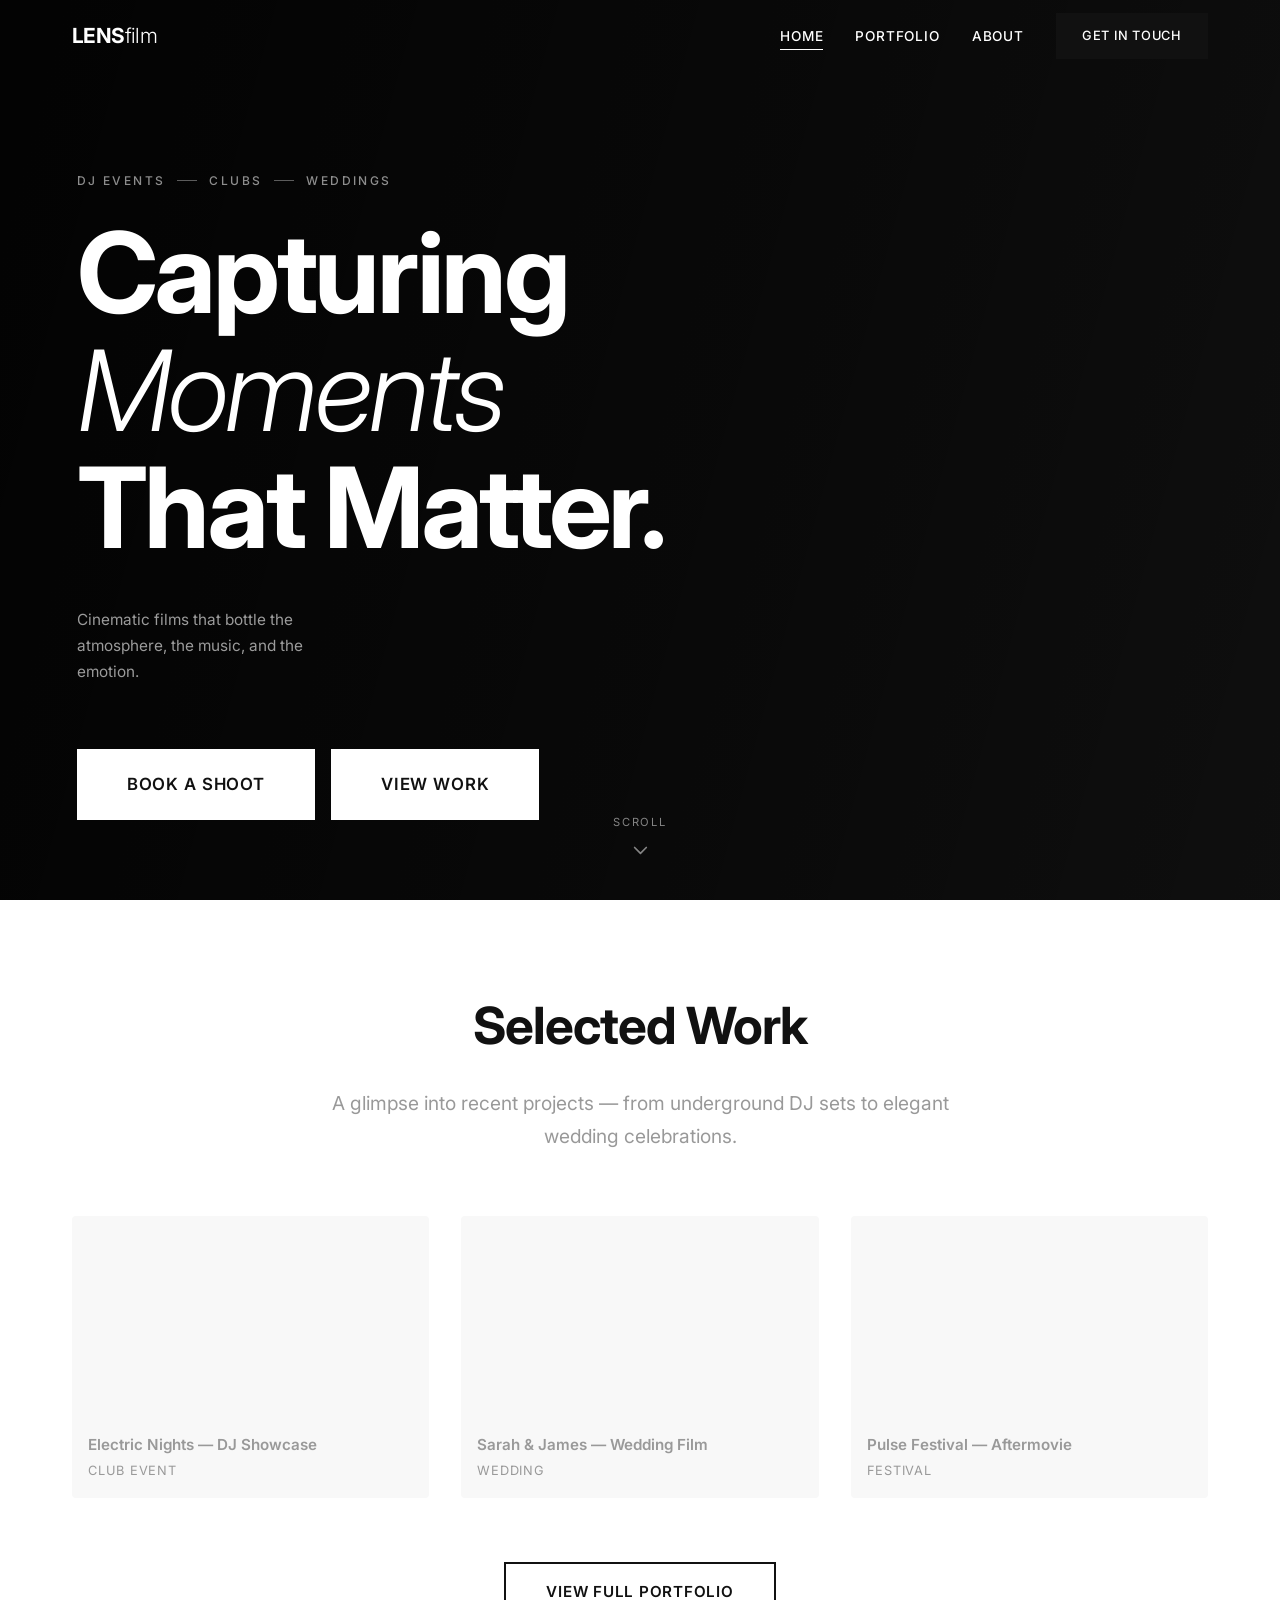
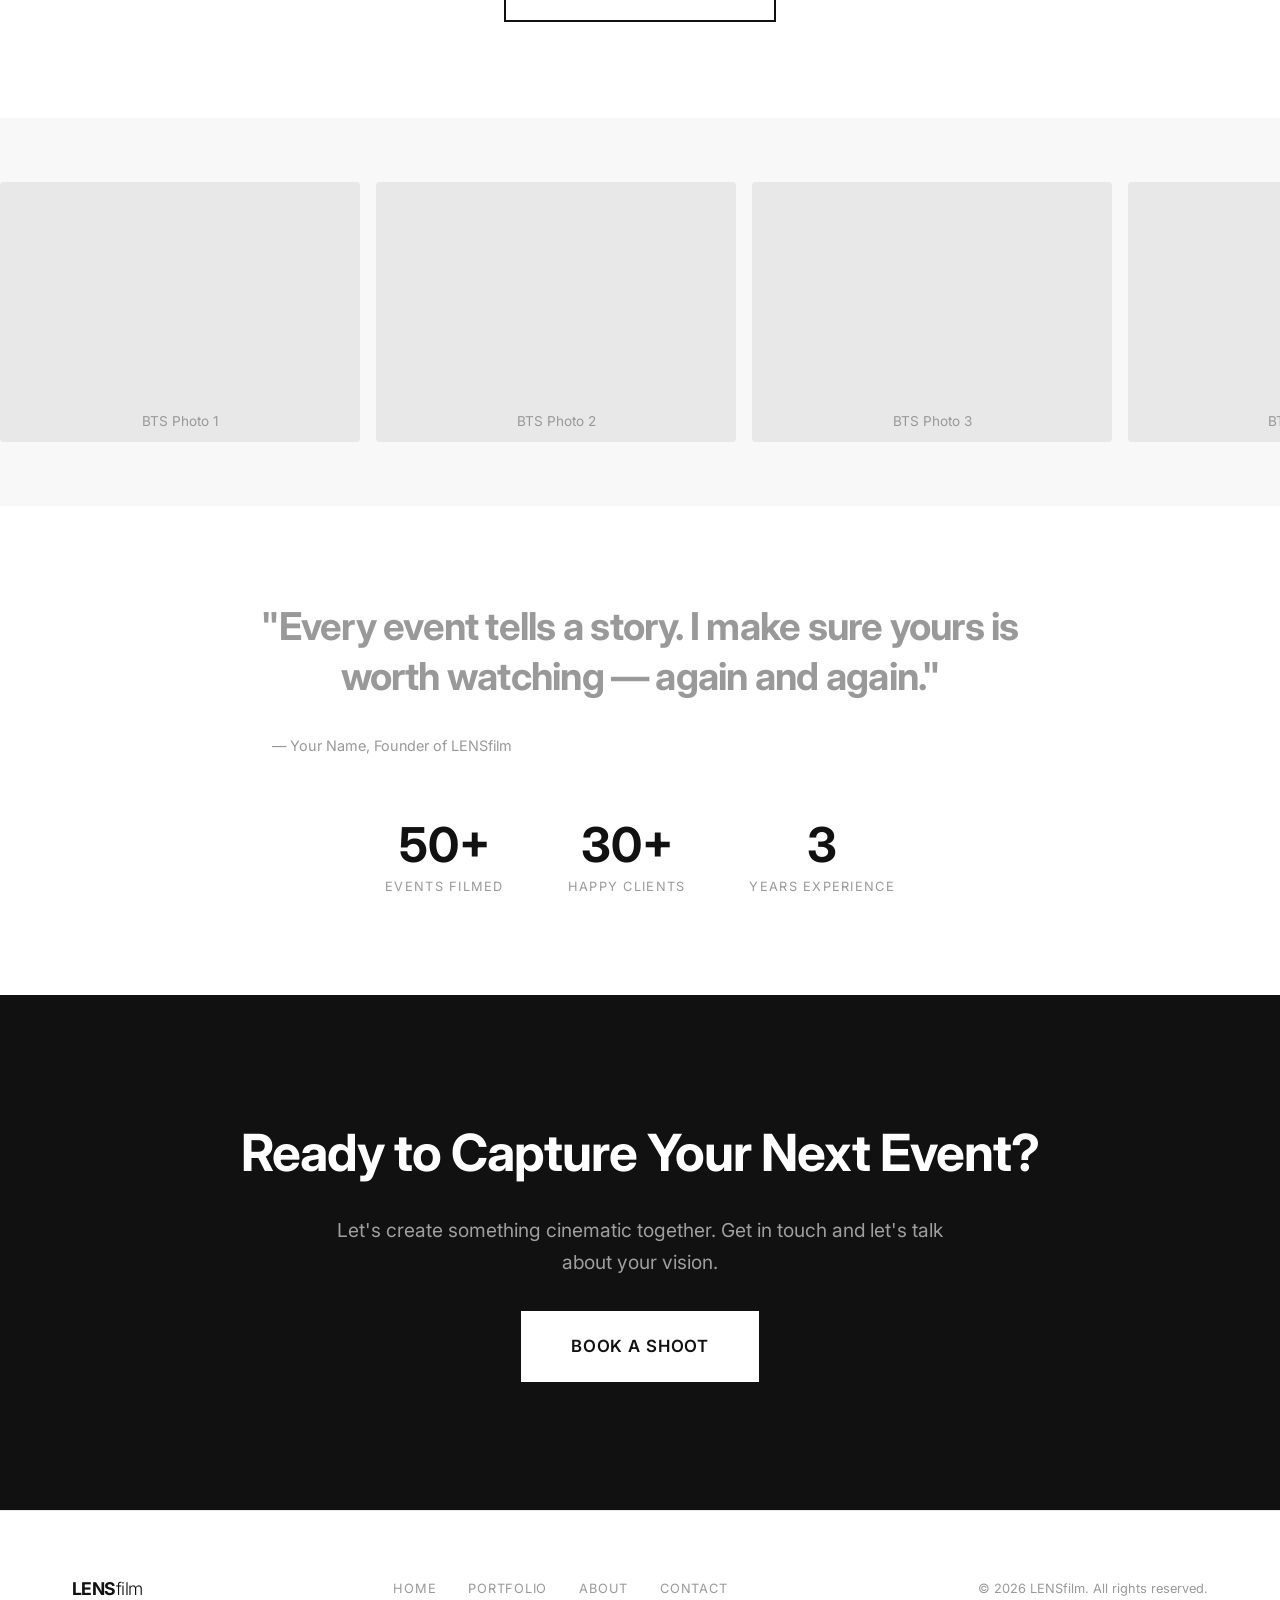
==== index.html @ 6cc86643 "commit" ====
<!DOCTYPE html>
<html lang="en">
<head>
  <meta charset="UTF-8" />
  <meta name="viewport" content="width=device-width, initial-scale=1.0" />
  <title>LENS — Videography for DJs, Clubs &amp; Weddings</title>
  <meta name="description" content="Premium videography for DJs, club events, and weddings. Capturing the energy, atmosphere, and emotion of your most important moments." />

  <!-- Google Fonts — Inter -->
  <link rel="preconnect" href="https://fonts.googleapis.com" />
  <link rel="preconnect" href="https://fonts.gstatic.com" crossorigin />
  <link href="https://fonts.googleapis.com/css2?family=Inter:wght@300;400;500;600;700&display=swap" rel="stylesheet" />

  <!-- Main Stylesheet -->
  <link rel="stylesheet" href="css/style.css" />
</head>
<body class="page-enter">

  <!-- ========== NAVIGATION ========== -->
  <nav class="nav nav--light" id="nav" aria-label="Main navigation">
    <div class="nav__inner">
      <!-- REPLACE: Change "LENS" to your brand name -->
      <a href="index.html" class="nav__logo">LENS<span>film</span></a>

      <button class="nav__toggle" id="navToggle" aria-label="Toggle menu" aria-expanded="false">
        <span></span>
        <span></span>
        <span></span>
      </button>

      <ul class="nav__links" id="navLinks">
        <li><a href="index.html" class="nav__link nav__link--active">Home</a></li>
        <li><a href="portfolio.html" class="nav__link">Portfolio</a></li>
        <li><a href="about.html" class="nav__link">About</a></li>
        <li><a href="contact.html" class="nav__link nav__cta btn btn--outline btn--white">Get in Touch</a></li>
      </ul>
    </div>
  </nav>

  <!-- ========== HERO SECTION ========== -->
  <section class="hero" id="hero">
    <!--
      REPLACE: Add your own background video file.
      Use an MP4 file for best compatibility.
      Example: <video ... src="videos/hero-background.mp4"></video>
      For now, a dark background is shown as fallback.
    -->
    <video
      class="hero__video"
      autoplay
      muted
      loop
      playsinline
      poster="images/hero-poster.jpg"
    >
      <!-- REPLACE: uncomment and update the src below with your video file -->
      <!-- <source src="videos/hero-bg.mp4" type="video/mp4" /> -->
    </video>

    <div class="hero__overlay"></div>

    <div class="hero__content">
      <div class="hero__label fade-in">
        <span>DJ Events</span>
        <span class="hero__label-divider"></span>
        <span>Clubs</span>
        <span class="hero__label-divider"></span>
        <span>Weddings</span>
      </div>
      <h1 class="hero__title fade-in">
        Capturing<br /><em>Moments</em><br />That Matter.
      </h1>
      <div class="hero__bottom fade-in">
        <p class="hero__subtitle">
          Cinematic films that bottle the atmosphere,
          the music, and the emotion.
        </p>
        <div class="hero__cta-group">
          <a href="contact.html" class="btn btn--white btn--large">Book a Shoot</a>
          <a href="portfolio.html" class="btn btn--outline btn--white btn--large">View Work</a>
        </div>
      </div>
    </div>

    <div class="hero__scroll-indicator">
      <span>Scroll</span>
      <svg xmlns="http://www.w3.org/2000/svg" fill="none" viewBox="0 0 24 24" stroke="currentColor" stroke-width="2">
        <path stroke-linecap="round" stroke-linejoin="round" d="M19 9l-7 7-7-7" />
      </svg>
    </div>
  </section>

  <!-- ========== PORTFOLIO PREVIEW ========== -->
  <section class="portfolio-preview section" id="work">
    <div class="container">
      <div class="portfolio-preview__header fade-in">
        <h2>Selected Work</h2>
        <p class="lead">A glimpse into recent projects — from underground DJ sets to elegant wedding celebrations.</p>
      </div>

      <div class="portfolio-preview__grid stagger">
        <!--
          REPLACE: Swap iframe src with your own YouTube/Vimeo embed URLs.
          Update title & category for each card.
        -->

        <!-- Video Card 1 -->
        <div class="video-card fade-in" style="--i: 0">
          <div class="video-card__embed">
            <iframe
              src="https://www.youtube.com/embed/dQw4w9WgXcQ"
              title="DJ Set — Club Nights"
              allow="accelerometer; autoplay; clipboard-write; encrypted-media; gyroscope; picture-in-picture"
              allowfullscreen
              loading="lazy"
            ></iframe>
          </div>
          <div class="video-card__info">
            <p class="video-card__title">Electric Nights — DJ Showcase</p>
            <p class="video-card__category">Club Event</p>
          </div>
        </div>

        <!-- Video Card 2 -->
        <div class="video-card fade-in" style="--i: 1">
          <div class="video-card__embed">
            <iframe
              src="https://www.youtube.com/embed/dQw4w9WgXcQ"
              title="Wedding Film"
              allow="accelerometer; autoplay; clipboard-write; encrypted-media; gyroscope; picture-in-picture"
              allowfullscreen
              loading="lazy"
            ></iframe>
          </div>
          <div class="video-card__info">
            <p class="video-card__title">Sarah &amp; James — Wedding Film</p>
            <p class="video-card__category">Wedding</p>
          </div>
        </div>

        <!-- Video Card 3 -->
        <div class="video-card fade-in" style="--i: 2">
          <div class="video-card__embed">
            <iframe
              src="https://www.youtube.com/embed/dQw4w9WgXcQ"
              title="Festival Recap"
              allow="accelerometer; autoplay; clipboard-write; encrypted-media; gyroscope; picture-in-picture"
              allowfullscreen
              loading="lazy"
            ></iframe>
          </div>
          <div class="video-card__info">
            <p class="video-card__title">Pulse Festival — Aftermovie</p>
            <p class="video-card__category">Festival</p>
          </div>
        </div>
      </div>

      <div class="portfolio-preview__cta fade-in">
        <a href="portfolio.html" class="btn btn--outline">View Full Portfolio</a>
      </div>
    </div>
  </section>

  <!-- ========== PHOTO STRIP ========== -->
  <!--
    REPLACE: Add your own behind-the-scenes / equipment photos.
    Replace each placeholder <div> with an <img> tag.
    Example: <img src="images/bts-01.jpg" alt="Filming on location" />
  -->
  <section class="photo-strip section--light" aria-label="Behind the scenes photos">
    <div class="photo-strip__track">
      <div class="photo-strip__item"><div class="about-content__image--placeholder">BTS Photo 1</div></div>
      <div class="photo-strip__item"><div class="about-content__image--placeholder">BTS Photo 2</div></div>
      <div class="photo-strip__item"><div class="about-content__image--placeholder">BTS Photo 3</div></div>
      <div class="photo-strip__item"><div class="about-content__image--placeholder">BTS Photo 4</div></div>
      <div class="photo-strip__item"><div class="about-content__image--placeholder">BTS Photo 5</div></div>
      <div class="photo-strip__item"><div class="about-content__image--placeholder">BTS Photo 6</div></div>
    </div>
  </section>

  <!-- ========== CREDIBILITY / STATEMENT ========== -->
  <section class="credibility section fade-in">
    <div class="container">
      <p class="credibility__quote">
        "Every event tells a story. I make sure yours is worth watching — again and again."
      </p>
      <!-- REPLACE: change name to your own -->
      <p class="credibility__author">— Your Name, Founder of LENSfilm</p>

      <div class="stats">
        <div class="stat">
          <span class="stat__number">50+</span>
          <span class="stat__label">Events Filmed</span>
        </div>
        <div class="stat">
          <span class="stat__number">30+</span>
          <span class="stat__label">Happy Clients</span>
        </div>
        <div class="stat">
          <span class="stat__number">3</span>
          <span class="stat__label">Years Experience</span>
        </div>
      </div>
    </div>
  </section>

  <!-- ========== BOTTOM CTA ========== -->
  <section class="bottom-cta section--dark">
    <div class="container">
      <h2 class="fade-in">Ready to Capture Your Next Event?</h2>
      <p class="lead fade-in">Let's create something cinematic together. Get in touch and let's talk about your vision.</p>
      <a href="contact.html" class="btn btn--white btn--large fade-in">Book a Shoot</a>
    </div>
  </section>

  <!-- ========== FOOTER ========== -->
  <footer class="footer">
    <div class="container">
      <div class="footer__inner">
        <a href="index.html" class="footer__logo">LENS<span>film</span></a>
        <nav class="footer__links" aria-label="Footer navigation">
          <a href="index.html" class="footer__link">Home</a>
          <a href="portfolio.html" class="footer__link">Portfolio</a>
          <a href="about.html" class="footer__link">About</a>
          <a href="contact.html" class="footer__link">Contact</a>
        </nav>
        <!-- REPLACE: update the year as needed -->
        <p class="footer__copy">&copy; 2026 LENSfilm. All rights reserved.</p>
      </div>
    </div>
  </footer>

  <!-- Main JS -->
  <script src="js/main.js"></script>
</body>
</html>
---- css/style.css ----
/* ============================================================
   VIDEOGRAPHER PORTFOLIO — MAIN STYLESHEET
   Modern, minimal, white design — mobile-first
   ============================================================ */

/* ---------- CSS Custom Properties ---------- */
:root {
  --color-white: #ffffff;
  --color-off-white: #f8f8f8;
  --color-light-gray: #e8e8e8;
  --color-mid-gray: #999999;
  --color-dark: #111111;
  --color-accent: #1a1a1a;
  --color-accent-hover: #333333;
  --color-cta: #E8A020;
  --color-cta-hover: #c98a10;

  --font-heading: 'Inter', 'Helvetica Neue', Arial, sans-serif;
  --font-body: 'Inter', 'Helvetica Neue', Arial, sans-serif;

  --space-xs: 0.5rem;
  --space-sm: 1rem;
  --space-md: 2rem;
  --space-lg: 4rem;
  --space-xl: 6rem;
  --space-2xl: 8rem;

  --max-width: 1200px;
  --nav-height: 72px;

  --transition-fast: 0.2s ease;
  --transition-base: 0.4s ease;
  --transition-slow: 0.6s ease;
}

/* ---------- Reset & Base ---------- */
*,
*::before,
*::after {
  margin: 0;
  padding: 0;
  box-sizing: border-box;
}

html {
  scroll-behavior: smooth;
  font-size: 16px;
  -webkit-font-smoothing: antialiased;
  -moz-osx-font-smoothing: grayscale;
}

body {
  font-family: var(--font-body);
  color: var(--color-dark);
  background-color: var(--color-white);
  line-height: 1.6;
  overflow-x: hidden;
}

img {
  max-width: 100%;
  height: auto;
  display: block;
}

a {
  color: inherit;
  text-decoration: none;
}

ul {
  list-style: none;
}

/* ---------- Utility Classes ---------- */
.container {
  width: 100%;
  max-width: var(--max-width);
  margin: 0 auto;
  padding: 0 var(--space-md);
}

.section {
  padding: var(--space-xl) 0;
}

.section--dark {
  background-color: var(--color-dark);
  color: var(--color-white);
}

.section--light {
  background-color: var(--color-off-white);
}

.text-center {
  text-align: center;
}

.sr-only {
  position: absolute;
  width: 1px;
  height: 1px;
  padding: 0;
  margin: -1px;
  overflow: hidden;
  clip: rect(0, 0, 0, 0);
  white-space: nowrap;
  border-width: 0;
}

/* ---------- Typography ---------- */
h1, h2, h3, h4 {
  font-family: var(--font-heading);
  font-weight: 700;
  line-height: 1.15;
  letter-spacing: -0.02em;
}

h1 {
  font-size: clamp(2.5rem, 7vw, 5.5rem);
}

h2 {
  font-size: clamp(2rem, 4vw, 3.5rem);
  margin-bottom: var(--space-md);
}

h3 {
  font-size: clamp(1.25rem, 2vw, 1.75rem);
  margin-bottom: var(--space-sm);
}

p {
  font-size: clamp(1rem, 1.2vw, 1.125rem);
  color: var(--color-mid-gray);
  max-width: 640px;
}

.lead {
  font-size: clamp(1.125rem, 1.5vw, 1.375rem);
  line-height: 1.7;
}

/* ---------- Buttons ---------- */
.btn {
  display: inline-block;
  padding: 1rem 2.5rem;
  font-size: 0.95rem;
  font-weight: 600;
  letter-spacing: 0.05em;
  text-transform: uppercase;
  border: 2px solid transparent;
  border-radius: 0;
  cursor: pointer;
  transition: all var(--transition-fast);
  text-align: center;
}

.btn--primary {
  background-color: var(--color-dark);
  color: var(--color-white);
  border-color: var(--color-dark);
}

.btn--primary:hover {
  background-color: transparent;
  color: var(--color-dark);
}

.btn--outline {
  background-color: transparent;
  color: var(--color-dark);
  border-color: var(--color-dark);
}

.btn--outline:hover {
  background-color: var(--color-dark);
  color: var(--color-white);
}

.btn--white {
  background-color: var(--color-white);
  color: var(--color-dark);
  border-color: var(--color-white);
}

.btn--white:hover {
  background-color: transparent;
  color: var(--color-white);
}

.btn--large {
  padding: 1.25rem 3rem;
  font-size: 1.05rem;
}

/* ============================================================
   NAVIGATION
   ============================================================ */
.nav {
  position: fixed;
  top: 0;
  left: 0;
  width: 100%;
  height: var(--nav-height);
  z-index: 1000;
  transition: background-color var(--transition-base),
              box-shadow var(--transition-base);
}

.nav--scrolled {
  background-color: rgba(255, 255, 255, 0.97);
  backdrop-filter: blur(12px);
  -webkit-backdrop-filter: blur(12px);
  box-shadow: 0 1px 0 var(--color-light-gray);
}

.nav__inner {
  display: flex;
  align-items: center;
  justify-content: space-between;
  height: 100%;
  max-width: var(--max-width);
  margin: 0 auto;
  padding: 0 var(--space-md);
}

.nav__logo {
  font-size: 1.3rem;
  font-weight: 700;
  letter-spacing: -0.03em;
  z-index: 1001;
  transition: color var(--transition-fast);
}

.nav__logo span {
  font-weight: 300;
}

.nav__links {
  display: flex;
  align-items: center;
  gap: var(--space-md);
}

.nav__link {
  font-size: 0.85rem;
  font-weight: 500;
  letter-spacing: 0.06em;
  text-transform: uppercase;
  position: relative;
  padding: 0.25rem 0;
  transition: color var(--transition-fast);
}

.nav__link::after {
  content: '';
  position: absolute;
  bottom: -2px;
  left: 0;
  width: 0;
  height: 1.5px;
  background-color: currentColor;
  transition: width var(--transition-base);
}

.nav__link:hover::after,
.nav__link--active::after {
  width: 100%;
}

.nav__cta {
  font-size: 0.8rem;
  padding: 0.65rem 1.5rem;
}

/* Nav CTA visibility — always solid & prominent */
.nav--light .nav__cta {
  background-color: var(--color-dark);
  color: var(--color-white);
  border-color: var(--color-dark);
}

.nav--light .nav__cta:hover {
  background-color: transparent;
  color: var(--color-white);
  border-color: var(--color-white);
}

.nav--light.nav--scrolled .nav__cta {
  background-color: var(--color-white);
  color: var(--color-dark);
  border-color: var(--color-dark);
}

.nav--light.nav--scrolled .nav__cta:hover {
  background-color: var(--color-dark);
  color: var(--color-white);
}

/* Mobile nav toggle */
.nav__toggle {
  display: none;
  flex-direction: column;
  justify-content: center;
  gap: 5px;
  width: 28px;
  height: 28px;
  background: none;
  border: none;
  cursor: pointer;
  z-index: 1001;
}

.nav__toggle span {
  display: block;
  width: 100%;
  height: 2px;
  background-color: var(--color-dark);
  transition: all var(--transition-fast);
}

/* Light nav (for hero overlays) */
.nav--light .nav__logo,
.nav--light .nav__link,
.nav--light .nav__toggle span {
  color: var(--color-white);
}

.nav--light .nav__toggle span {
  background-color: var(--color-white);
}

.nav--light.nav--scrolled .nav__logo,
.nav--light.nav--scrolled .nav__link,
.nav--light.nav--scrolled .nav__toggle span {
  color: var(--color-dark);
}

.nav--light.nav--scrolled .nav__toggle span {
  background-color: var(--color-dark);
}

/* Mobile nav overlay */
@media (max-width: 768px) {
  .nav__toggle {
    display: flex;
  }

  .nav__links {
    position: fixed;
    top: 0;
    left: 0;
    width: 100%;
    height: 100vh;
    flex-direction: column;
    justify-content: center;
    gap: var(--space-lg);
    background-color: var(--color-white);
    opacity: 0;
    pointer-events: none;
    transition: opacity var(--transition-base);
  }

  .nav__links.is-open {
    opacity: 1;
    pointer-events: all;
  }

  .nav__links.is-open .nav__link,
  .nav__links.is-open .nav__cta {
    color: var(--color-dark);
  }

  .nav__link {
    font-size: 1.5rem;
  }

  /* Hamburger animation */
  .nav__toggle.is-open span:nth-child(1) {
    transform: translateY(7px) rotate(45deg);
  }

  .nav__toggle.is-open span:nth-child(2) {
    opacity: 0;
  }

  .nav__toggle.is-open span:nth-child(3) {
    transform: translateY(-7px) rotate(-45deg);
  }
}

/* ============================================================
   HERO SECTION
   ============================================================ */
.hero {
  position: relative;
  width: 100%;
  min-height: 100vh;
  display: flex;
  align-items: flex-end;
  justify-content: flex-start;
  background-color: var(--color-dark);
  overflow: hidden;
}

/* ---- Background video ---- */
/* REPLACE: swap the <video> src in HTML to use your own background video */
.hero__video {
  position: absolute;
  top: 0;
  left: 0;
  width: 100%;
  height: 100%;
  object-fit: cover;
  opacity: 0.45;
  pointer-events: none;
}

.hero__overlay {
  position: absolute;
  inset: 0;
  background: linear-gradient(
    105deg,
    rgba(0, 0, 0, 0.85) 0%,
    rgba(0, 0, 0, 0.5) 55%,
    rgba(0, 0, 0, 0.15) 100%
  );
}

.hero__content {
  position: relative;
  z-index: 2;
  text-align: left;
  padding: var(--space-md);
  padding-bottom: 5rem;
  padding-left: clamp(var(--space-md), 6vw, 7rem);
  max-width: 860px;
  width: 100%;
}

.hero__label {
  display: flex;
  align-items: center;
  gap: 0.75rem;
  font-size: 0.75rem;
  font-weight: 500;
  letter-spacing: 0.2em;
  text-transform: uppercase;
  color: rgba(255, 255, 255, 0.55);
  margin-bottom: 1.5rem;
}

.hero__label-divider {
  display: inline-block;
  width: 20px;
  height: 1px;
  background-color: rgba(255, 255, 255, 0.35);
}

.hero__title {
  color: var(--color-white);
  margin-bottom: 2.5rem;
  font-size: clamp(3.5rem, 9vw, 7rem);
  line-height: 1.05;
  letter-spacing: -0.03em;
}

.hero__title em {
  font-style: italic;
  font-weight: 300;
}

.hero__bottom {
  display: flex;
  align-items: center;
  gap: var(--space-lg);
  flex-wrap: wrap;
}

.hero__subtitle {
  color: rgba(255, 255, 255, 0.6);
  font-size: clamp(0.9rem, 1.2vw, 1.05rem);
  max-width: 280px;
  line-height: 1.7;
  margin: 0;
}

.hero__cta-group {
  display: flex;
  flex-wrap: wrap;
  gap: var(--space-sm);
}

.hero__scroll-indicator {
  position: absolute;
  bottom: 2.5rem;
  left: 50%;
  transform: translateX(-50%);
  z-index: 2;
  display: flex;
  flex-direction: column;
  align-items: center;
  gap: 0.5rem;
  color: rgba(255, 255, 255, 0.5);
  font-size: 0.7rem;
  letter-spacing: 0.15em;
  text-transform: uppercase;
  animation: float 2s ease-in-out infinite;
}

.hero__scroll-indicator svg {
  width: 20px;
  height: 20px;
}

@keyframes float {
  0%, 100% { transform: translateX(-50%) translateY(0); }
  50% { transform: translateX(-50%) translateY(8px); }
}

/* ============================================================
   PORTFOLIO PREVIEW (Homepage)
   ============================================================ */
.portfolio-preview {
  padding: var(--space-xl) 0;
}

.portfolio-preview__header {
  text-align: center;
  margin-bottom: var(--space-lg);
}

.portfolio-preview__header p {
  margin: 0 auto;
}

.portfolio-preview__grid {
  display: grid;
  grid-template-columns: 1fr;
  gap: var(--space-md);
}

@media (min-width: 640px) {
  .portfolio-preview__grid {
    grid-template-columns: repeat(2, 1fr);
  }
}

@media (min-width: 1024px) {
  .portfolio-preview__grid {
    grid-template-columns: repeat(3, 1fr);
  }
}

.video-card {
  position: relative;
  overflow: hidden;
  border-radius: 4px;
  background-color: var(--color-off-white);
  transition: transform var(--transition-base),
              box-shadow var(--transition-base);
}

.video-card:hover {
  transform: translateY(-4px);
  box-shadow: 0 20px 60px rgba(0, 0, 0, 0.08);
}

.video-card__embed {
  position: relative;
  padding-bottom: 56.25%; /* 16:9 */
  height: 0;
  overflow: hidden;
}

.video-card__embed iframe {
  position: absolute;
  top: 0;
  left: 0;
  width: 100%;
  height: 100%;
  border: none;
}

.video-card__info {
  padding: var(--space-sm);
}

.video-card__title {
  font-size: 0.95rem;
  font-weight: 600;
  margin-bottom: 0.25rem;
}

.video-card__category {
  font-size: 0.8rem;
  color: var(--color-mid-gray);
  text-transform: uppercase;
  letter-spacing: 0.06em;
}

.portfolio-preview__cta {
  text-align: center;
  margin-top: var(--space-lg);
}

/* ============================================================
   PHOTO STRIP
   ============================================================ */
.photo-strip {
  overflow: hidden;
  padding: var(--space-lg) 0;
}

.photo-strip__track {
  display: flex;
  gap: var(--space-sm);
  overflow-x: auto;
  scroll-snap-type: x mandatory;
  -webkit-overflow-scrolling: touch;
  padding: 0 var(--space-md);
  scrollbar-width: none;
}

.photo-strip__track::-webkit-scrollbar {
  display: none;
}

.photo-strip__item {
  flex: 0 0 280px;
  height: 200px;
  scroll-snap-align: start;
  border-radius: 4px;
  overflow: hidden;
  background-color: var(--color-light-gray);
}

.photo-strip__item img {
  width: 100%;
  height: 100%;
  object-fit: cover;
  transition: transform var(--transition-slow);
}

.photo-strip__item:hover img {
  transform: scale(1.05);
}

@media (min-width: 768px) {
  .photo-strip__item {
    flex: 0 0 360px;
    height: 260px;
  }
}

/* ============================================================
   CREDIBILITY SECTION
   ============================================================ */
.credibility {
  text-align: center;
  padding: var(--space-xl) 0;
}

.credibility__quote {
  font-size: clamp(1.5rem, 3vw, 2.5rem);
  font-weight: 700;
  line-height: 1.3;
  letter-spacing: -0.02em;
  max-width: 800px;
  margin: 0 auto var(--space-md);
}

.credibility__author {
  font-size: 0.9rem;
  color: var(--color-mid-gray);
}

/* Stats row */
.stats {
  display: flex;
  flex-wrap: wrap;
  justify-content: center;
  gap: var(--space-lg);
  margin-top: var(--space-lg);
}

.stat {
  text-align: center;
}

.stat__number {
  display: block;
  font-size: clamp(2rem, 4vw, 3rem);
  font-weight: 700;
  line-height: 1;
  margin-bottom: 0.25rem;
}

.stat__label {
  font-size: 0.8rem;
  text-transform: uppercase;
  letter-spacing: 0.1em;
  color: var(--color-mid-gray);
}

/* ============================================================
   BOTTOM CTA
   ============================================================ */
.bottom-cta {
  text-align: center;
  padding: var(--space-2xl) 0;
  background-color: var(--color-dark);
  color: var(--color-white);
}

.bottom-cta h2 {
  color: var(--color-white);
}

.bottom-cta p {
  color: rgba(255, 255, 255, 0.6);
  margin: 0 auto var(--space-md);
}

/* ============================================================
   PORTFOLIO PAGE — Full Gallery
   ============================================================ */
.portfolio-hero {
  padding-top: calc(var(--nav-height) + var(--space-xl));
  padding-bottom: var(--space-lg);
  text-align: center;
}

.portfolio-hero p {
  margin: 0 auto;
}

.gallery {
  padding-bottom: var(--space-xl);
}

.gallery__filters {
  display: flex;
  flex-wrap: wrap;
  justify-content: center;
  gap: var(--space-xs);
  margin-bottom: var(--space-lg);
}

.gallery__filter-btn {
  padding: 0.5rem 1.25rem;
  font-size: 0.8rem;
  font-weight: 500;
  text-transform: uppercase;
  letter-spacing: 0.06em;
  border: 1.5px solid var(--color-light-gray);
  background: transparent;
  cursor: pointer;
  border-radius: 0;
  transition: all var(--transition-fast);
}

.gallery__filter-btn:hover,
.gallery__filter-btn--active {
  border-color: var(--color-dark);
  background-color: var(--color-dark);
  color: var(--color-white);
}

.gallery__grid {
  display: grid;
  grid-template-columns: 1fr;
  gap: var(--space-md);
}

@media (min-width: 640px) {
  .gallery__grid {
    grid-template-columns: repeat(2, 1fr);
  }
}

@media (min-width: 1024px) {
  .gallery__grid {
    grid-template-columns: repeat(2, 1fr);
  }
}

/* ============================================================
   ABOUT PAGE
   ============================================================ */
.about-hero {
  padding-top: calc(var(--nav-height) + var(--space-xl));
  padding-bottom: var(--space-lg);
  text-align: center;
}

.about-hero p {
  margin: 0 auto;
}

.about-content {
  padding-bottom: var(--space-xl);
}

.about-content__grid {
  display: grid;
  grid-template-columns: 1fr;
  gap: var(--space-lg);
  align-items: center;
}

@media (min-width: 768px) {
  .about-content__grid {
    grid-template-columns: 1fr 1fr;
  }
}

.about-content__text h3 {
  margin-top: var(--space-md);
}

.about-content__text p {
  margin-bottom: var(--space-sm);
}

.about-content__image {
  border-radius: 4px;
  overflow: hidden;
  background-color: var(--color-off-white);
}

/* REPLACE: swap these placeholder images with real portraits/action shots */
.about-content__image img {
  width: 100%;
  height: 100%;
  object-fit: cover;
}

.about-content__image--placeholder {
  width: 100%;
  aspect-ratio: 3 / 4;
  display: flex;
  align-items: center;
  justify-content: center;
  background-color: var(--color-light-gray);
  color: var(--color-mid-gray);
  font-size: 0.85rem;
}

.about-gallery {
  display: grid;
  grid-template-columns: repeat(2, 1fr);
  gap: var(--space-sm);
  margin-top: var(--space-lg);
}

@media (min-width: 768px) {
  .about-gallery {
    grid-template-columns: repeat(4, 1fr);
  }
}

.about-gallery__item {
  aspect-ratio: 1;
  overflow: hidden;
  border-radius: 4px;
  background-color: var(--color-light-gray);
  display: flex;
  align-items: center;
  justify-content: center;
  color: var(--color-mid-gray);
  font-size: 0.8rem;
}

.about-gallery__item img {
  width: 100%;
  height: 100%;
  object-fit: cover;
}

/* ============================================================
   CONTACT PAGE
   ============================================================ */
.contact-hero {
  padding-top: calc(var(--nav-height) + var(--space-xl));
  padding-bottom: var(--space-lg);
  text-align: center;
}

.contact-hero p {
  margin: 0 auto;
}

.contact-section {
  padding-bottom: var(--space-xl);
}

.contact-section__grid {
  display: grid;
  grid-template-columns: 1fr;
  gap: var(--space-lg);
}

@media (min-width: 768px) {
  .contact-section__grid {
    grid-template-columns: 1fr 1fr;
  }
}

.contact-form {
  display: flex;
  flex-direction: column;
  gap: var(--space-sm);
}

.form-group {
  display: flex;
  flex-direction: column;
  gap: 0.35rem;
}

.form-group label {
  font-size: 0.8rem;
  font-weight: 600;
  text-transform: uppercase;
  letter-spacing: 0.06em;
}

.form-group input,
.form-group select,
.form-group textarea {
  padding: 0.9rem 1rem;
  font-family: var(--font-body);
  font-size: 1rem;
  border: 1.5px solid var(--color-light-gray);
  border-radius: 0;
  background-color: var(--color-white);
  transition: border-color var(--transition-fast);
  color: var(--color-dark);
}

.form-group input:focus,
.form-group select:focus,
.form-group textarea:focus {
  outline: none;
  border-color: var(--color-dark);
}

.form-group textarea {
  min-height: 160px;
  resize: vertical;
}

.contact-info {
  display: flex;
  flex-direction: column;
  gap: var(--space-md);
}

.contact-info__block h3 {
  font-size: 1rem;
  margin-bottom: 0.4rem;
}

.contact-info__block p {
  font-size: 0.95rem;
}

.contact-info__block a {
  border-bottom: 1px solid var(--color-light-gray);
  transition: border-color var(--transition-fast);
}

.contact-info__block a:hover {
  border-color: var(--color-dark);
}

.contact-socials {
  display: flex;
  gap: var(--space-sm);
  margin-top: var(--space-sm);
}

.contact-socials a {
  display: flex;
  align-items: center;
  justify-content: center;
  width: 44px;
  height: 44px;
  border: 1.5px solid var(--color-light-gray);
  border-radius: 50%;
  transition: all var(--transition-fast);
}

.contact-socials a:hover {
  border-color: var(--color-dark);
  background-color: var(--color-dark);
  color: var(--color-white);
}

.contact-socials svg {
  width: 18px;
  height: 18px;
}

/* ============================================================
   FOOTER
   ============================================================ */
.footer {
  padding: var(--space-lg) 0 var(--space-md);
  border-top: 1px solid var(--color-light-gray);
}

.footer__inner {
  display: flex;
  flex-direction: column;
  align-items: center;
  gap: var(--space-sm);
  text-align: center;
}

@media (min-width: 768px) {
  .footer__inner {
    flex-direction: row;
    justify-content: space-between;
    text-align: left;
  }
}

.footer__logo {
  font-size: 1.1rem;
  font-weight: 700;
  letter-spacing: -0.03em;
}

.footer__logo span {
  font-weight: 300;
}

.footer__links {
  display: flex;
  gap: var(--space-md);
}

.footer__link {
  font-size: 0.8rem;
  text-transform: uppercase;
  letter-spacing: 0.06em;
  color: var(--color-mid-gray);
  transition: color var(--transition-fast);
}

.footer__link:hover {
  color: var(--color-dark);
}

.footer__copy {
  font-size: 0.8rem;
  color: var(--color-mid-gray);
}

/* ============================================================
   ANIMATIONS — Intersection Observer driven
   ============================================================ */
.fade-in {
  opacity: 0;
  transform: translateY(30px);
  transition: opacity var(--transition-slow),
              transform var(--transition-slow);
}

.fade-in.is-visible {
  opacity: 1;
  transform: translateY(0);
}

.fade-in-left {
  opacity: 0;
  transform: translateX(-30px);
  transition: opacity var(--transition-slow),
              transform var(--transition-slow);
}

.fade-in-left.is-visible {
  opacity: 1;
  transform: translateX(0);
}

.fade-in-right {
  opacity: 0;
  transform: translateX(30px);
  transition: opacity var(--transition-slow),
              transform var(--transition-slow);
}

.fade-in-right.is-visible {
  opacity: 1;
  transform: translateX(0);
}

/* Stagger children */
.stagger > * {
  transition-delay: calc(var(--i, 0) * 0.1s);
}

/* ============================================================
   PAGE TRANSITION FADE
   ============================================================ */
.page-enter {
  animation: pageEnter 0.5s ease forwards;
}

@keyframes pageEnter {
  from { opacity: 0; transform: translateY(12px); }
  to   { opacity: 1; transform: translateY(0); }
}

/* ============================================================
   RESPONSIVE FINE-TUNING
   ============================================================ */
@media (max-width: 480px) {
  .hero__content {
    padding-left: var(--space-md);
  }

  .hero__bottom {
    flex-direction: column;
    align-items: flex-start;
    gap: var(--space-md);
  }

  .hero__subtitle {
    max-width: 100%;
  }

  .hero__cta-group {
    flex-direction: column;
    align-items: flex-start;
    width: 100%;
  }

  .btn--large {
    width: 100%;
  }

  .stats {
    gap: var(--space-md);
  }
}

@media (min-width: 1400px) {
  :root {
    --max-width: 1320px;
  }
}
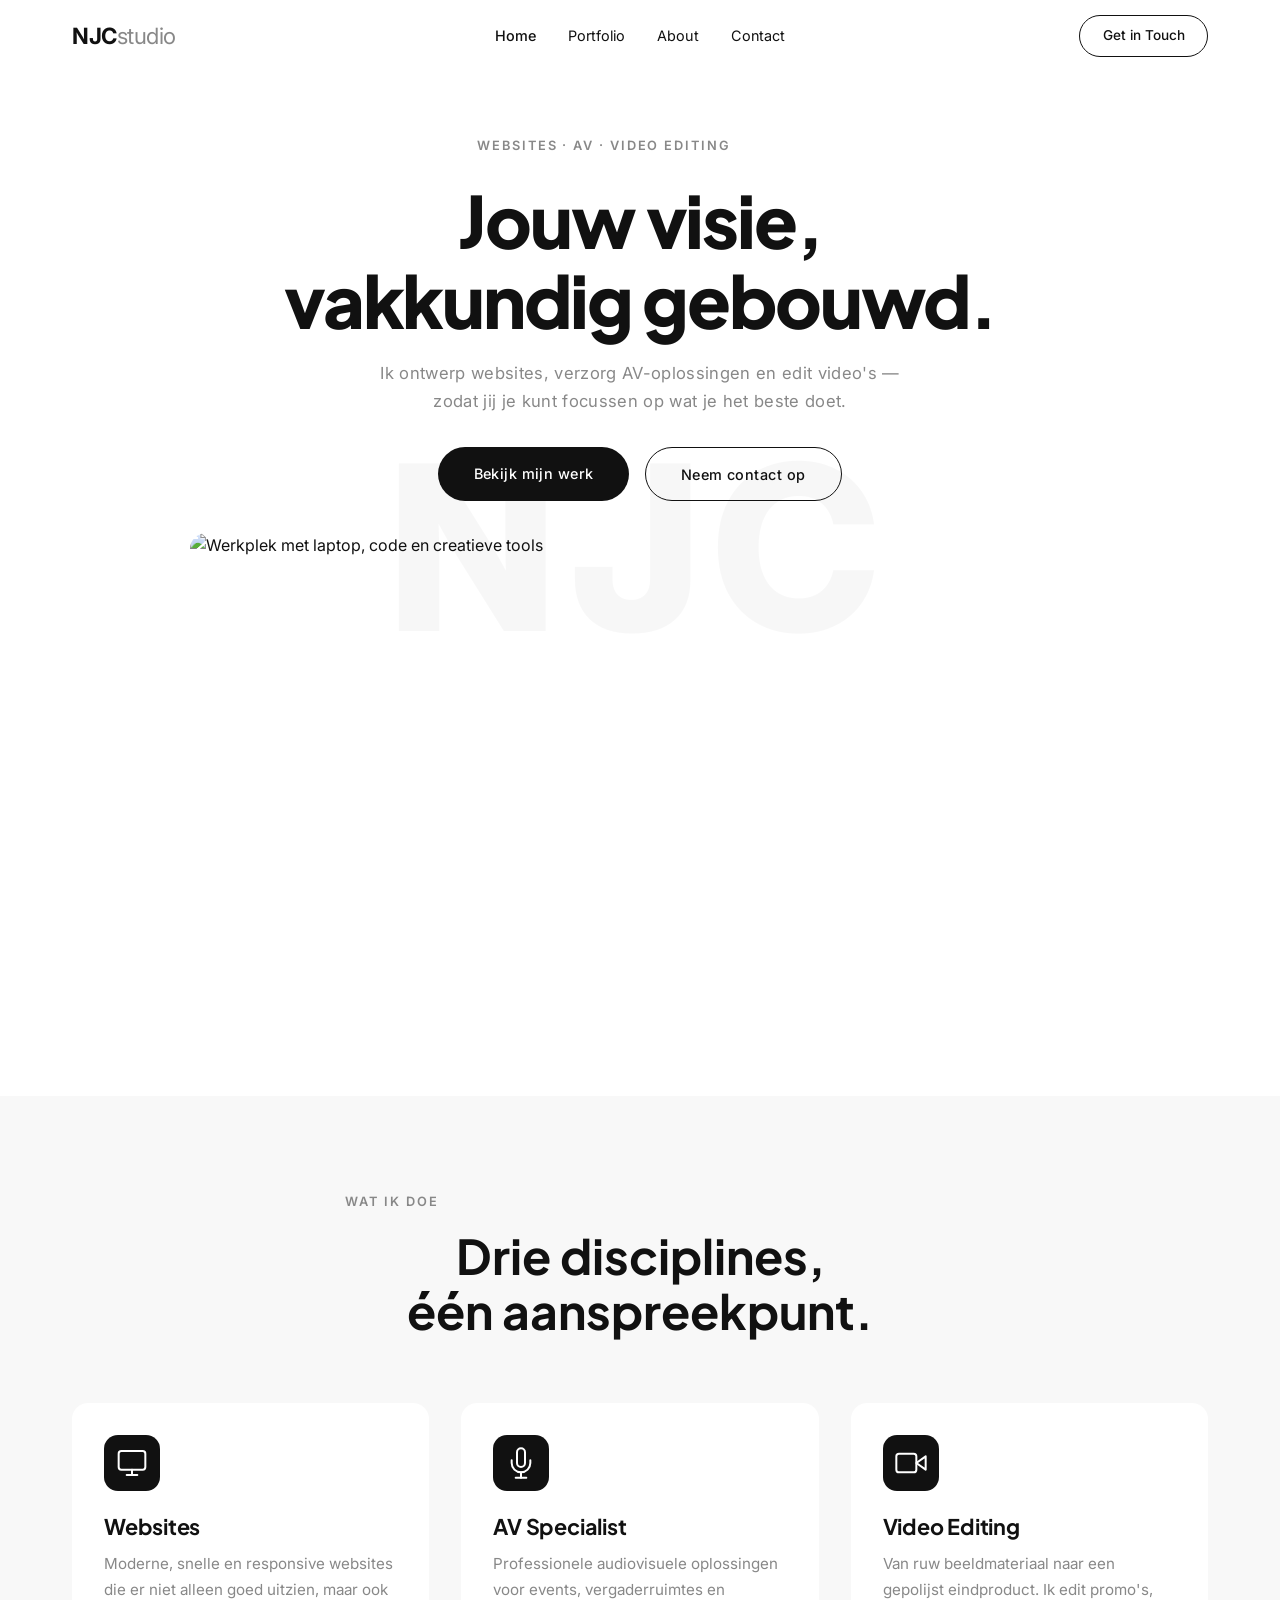
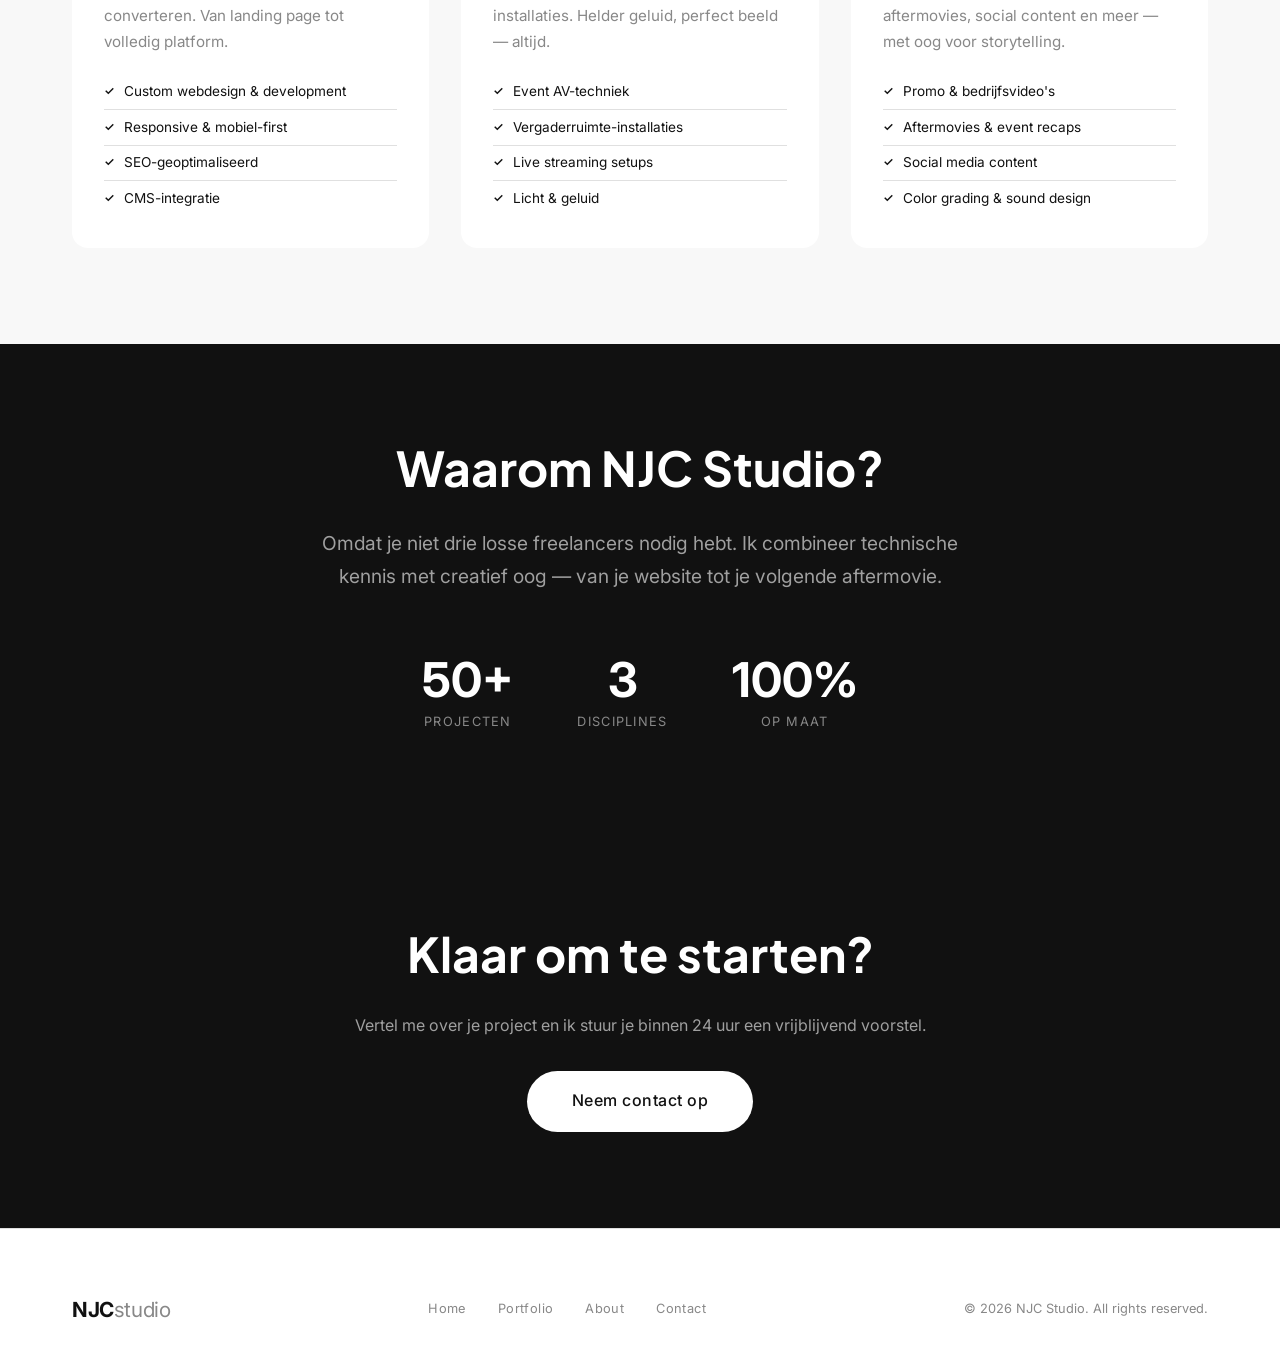
==== commit d55a608f: "proff" ====
--- a/index.html
+++ b/index.html
@@ -3,24 +3,23 @@
 <head>
   <meta charset="UTF-8" />
   <meta name="viewport" content="width=device-width, initial-scale=1.0" />
-  <title>LENS — Videography for DJs, Clubs &amp; Weddings</title>
-  <meta name="description" content="Premium videography for DJs, club events, and weddings. Capturing the energy, atmosphere, and emotion of your most important moments." />
+  <title>NJC Studio — Websites, AV & Video Editing</title>
+  <meta name="description" content="Professionele websites, AV-installaties en video editing. Van concept tot oplevering — alles onder één dak." />
 
-  <!-- Google Fonts — Inter -->
+  <!-- Google Fonts -->
   <link rel="preconnect" href="https://fonts.googleapis.com" />
   <link rel="preconnect" href="https://fonts.gstatic.com" crossorigin />
-  <link href="https://fonts.googleapis.com/css2?family=Inter:wght@300;400;500;600;700&display=swap" rel="stylesheet" />
+  <link href="https://fonts.googleapis.com/css2?family=Inter:wght@400;500;600;700&family=Plus+Jakarta+Sans:wght@500;600;700;800&display=swap" rel="stylesheet" />
 
   <!-- Main Stylesheet -->
   <link rel="stylesheet" href="css/style.css" />
 </head>
-<body class="page-enter">
+<body>
 
   <!-- ========== NAVIGATION ========== -->
-  <nav class="nav nav--light" id="nav" aria-label="Main navigation">
+  <nav class="nav" id="nav" aria-label="Main navigation">
     <div class="nav__inner">
-      <!-- REPLACE: Change "LENS" to your brand name -->
-      <a href="index.html" class="nav__logo">LENS<span>film</span></a>
+      <a href="index.html" class="nav__logo">NJC<span>studio</span></a>
 
       <button class="nav__toggle" id="navToggle" aria-label="Toggle menu" aria-expanded="false">
         <span></span>
@@ -32,185 +31,129 @@
         <li><a href="index.html" class="nav__link nav__link--active">Home</a></li>
         <li><a href="portfolio.html" class="nav__link">Portfolio</a></li>
         <li><a href="about.html" class="nav__link">About</a></li>
-        <li><a href="contact.html" class="nav__link nav__cta btn btn--outline btn--white">Get in Touch</a></li>
+        <li><a href="contact.html" class="nav__link">Contact</a></li>
       </ul>
+
+      <a href="contact.html" class="nav__cta">Get in Touch</a>
     </div>
   </nav>
 
   <!-- ========== HERO SECTION ========== -->
   <section class="hero" id="hero">
-    <!--
-      REPLACE: Add your own background video file.
-      Use an MP4 file for best compatibility.
-      Example: <video ... src="videos/hero-background.mp4"></video>
-      For now, a dark background is shown as fallback.
-    -->
-    <video
-      class="hero__video"
-      autoplay
-      muted
-      loop
-      playsinline
-      poster="images/hero-poster.jpg"
-    >
-      <!-- REPLACE: uncomment and update the src below with your video file -->
-      <!-- <source src="videos/hero-bg.mp4" type="video/mp4" /> -->
-    </video>
-
-    <div class="hero__overlay"></div>
-
     <div class="hero__content">
-      <div class="hero__label fade-in">
-        <span>DJ Events</span>
-        <span class="hero__label-divider"></span>
-        <span>Clubs</span>
-        <span class="hero__label-divider"></span>
-        <span>Weddings</span>
-      </div>
+      <p class="hero__label fade-in">Websites · AV · Video Editing</p>
       <h1 class="hero__title fade-in">
-        Capturing<br /><em>Moments</em><br />That Matter.
+        Jouw visie,<br />vakkundig gebouwd.
       </h1>
-      <div class="hero__bottom fade-in">
-        <p class="hero__subtitle">
-          Cinematic films that bottle the atmosphere,
-          the music, and the emotion.
-        </p>
-        <div class="hero__cta-group">
-          <a href="contact.html" class="btn btn--white btn--large">Book a Shoot</a>
-          <a href="portfolio.html" class="btn btn--outline btn--white btn--large">View Work</a>
-        </div>
+      <p class="hero__subtitle fade-in">
+        Ik ontwerp websites, verzorg AV-oplossingen en edit video's — zodat jij je kunt focussen op wat je het beste doet.
+      </p>
+      <div class="hero__buttons fade-in">
+        <a href="portfolio.html" class="btn btn--primary">Bekijk mijn werk</a>
+        <a href="contact.html" class="btn btn--outline">Neem contact op</a>
       </div>
     </div>
 
-    <div class="hero__scroll-indicator">
-      <span>Scroll</span>
-      <svg xmlns="http://www.w3.org/2000/svg" fill="none" viewBox="0 0 24 24" stroke="currentColor" stroke-width="2">
-        <path stroke-linecap="round" stroke-linejoin="round" d="M19 9l-7 7-7-7" />
-      </svg>
+    <div class="hero__watermark" aria-hidden="true">NJC</div>
+
+    <!-- Hero image -->
+    <div class="hero__image fade-in">
+      <img
+        src="https://images.unsplash.com/photo-1498050108023-c5249f4df085?w=1200&q=80"
+        alt="Werkplek met laptop, code en creatieve tools"
+        loading="eager"
+      />
     </div>
   </section>
 
-  <!-- ========== PORTFOLIO PREVIEW ========== -->
-  <section class="portfolio-preview section" id="work">
+  <!-- ========== SERVICES SECTION ========== -->
+  <section class="services section" id="services">
     <div class="container">
-      <div class="portfolio-preview__header fade-in">
-        <h2>Selected Work</h2>
-        <p class="lead">A glimpse into recent projects — from underground DJ sets to elegant wedding celebrations.</p>
+      <div class="services__header fade-in">
+        <p class="services__label">Wat ik doe</p>
+        <h2>Drie disciplines,<br />één aanspreekpunt.</h2>
       </div>
 
-      <div class="portfolio-preview__grid stagger">
-        <!--
-          REPLACE: Swap iframe src with your own YouTube/Vimeo embed URLs.
-          Update title & category for each card.
-        -->
-
-        <!-- Video Card 1 -->
-        <div class="video-card fade-in" style="--i: 0">
-          <div class="video-card__embed">
-            <iframe
-              src="https://www.youtube.com/embed/dQw4w9WgXcQ"
-              title="DJ Set — Club Nights"
-              allow="accelerometer; autoplay; clipboard-write; encrypted-media; gyroscope; picture-in-picture"
-              allowfullscreen
-              loading="lazy"
-            ></iframe>
+      <div class="services__grid">
+        <!-- Service 1: Websites -->
+        <div class="service-card fade-in" style="--i: 0">
+          <div class="service-card__icon">
+            <svg xmlns="http://www.w3.org/2000/svg" width="32" height="32" viewBox="0 0 24 24" fill="none" stroke="currentColor" stroke-width="1.5" stroke-linecap="round" stroke-linejoin="round"><rect x="2" y="3" width="20" height="14" rx="2" ry="2"/><line x1="8" y1="21" x2="16" y2="21"/><line x1="12" y1="17" x2="12" y2="21"/></svg>
           </div>
-          <div class="video-card__info">
-            <p class="video-card__title">Electric Nights — DJ Showcase</p>
-            <p class="video-card__category">Club Event</p>
-          </div>
+          <h3>Websites</h3>
+          <p>Moderne, snelle en responsive websites die er niet alleen goed uitzien, maar ook converteren. Van landing page tot volledig platform.</p>
+          <ul class="service-card__list">
+            <li>Custom webdesign & development</li>
+            <li>Responsive & mobiel-first</li>
+            <li>SEO-geoptimaliseerd</li>
+            <li>CMS-integratie</li>
+          </ul>
         </div>
 
-        <!-- Video Card 2 -->
-        <div class="video-card fade-in" style="--i: 1">
-          <div class="video-card__embed">
-            <iframe
-              src="https://www.youtube.com/embed/dQw4w9WgXcQ"
-              title="Wedding Film"
-              allow="accelerometer; autoplay; clipboard-write; encrypted-media; gyroscope; picture-in-picture"
-              allowfullscreen
-              loading="lazy"
-            ></iframe>
+        <!-- Service 2: AV Specialist -->
+        <div class="service-card fade-in" style="--i: 1">
+          <div class="service-card__icon">
+            <svg xmlns="http://www.w3.org/2000/svg" width="32" height="32" viewBox="0 0 24 24" fill="none" stroke="currentColor" stroke-width="1.5" stroke-linecap="round" stroke-linejoin="round"><path d="M12 1a3 3 0 0 0-3 3v8a3 3 0 0 0 6 0V4a3 3 0 0 0-3-3z"/><path d="M19 10v2a7 7 0 0 1-14 0v-2"/><line x1="12" y1="19" x2="12" y2="23"/><line x1="8" y1="23" x2="16" y2="23"/></svg>
           </div>
-          <div class="video-card__info">
-            <p class="video-card__title">Sarah &amp; James — Wedding Film</p>
-            <p class="video-card__category">Wedding</p>
-          </div>
+          <h3>AV Specialist</h3>
+          <p>Professionele audiovisuele oplossingen voor events, vergaderruimtes en installaties. Helder geluid, perfect beeld — altijd.</p>
+          <ul class="service-card__list">
+            <li>Event AV-techniek</li>
+            <li>Vergaderruimte-installaties</li>
+            <li>Live streaming setups</li>
+            <li>Licht & geluid</li>
+          </ul>
         </div>
 
-        <!-- Video Card 3 -->
-        <div class="video-card fade-in" style="--i: 2">
-          <div class="video-card__embed">
-            <iframe
-              src="https://www.youtube.com/embed/dQw4w9WgXcQ"
-              title="Festival Recap"
-              allow="accelerometer; autoplay; clipboard-write; encrypted-media; gyroscope; picture-in-picture"
-              allowfullscreen
-              loading="lazy"
-            ></iframe>
+        <!-- Service 3: Video Editing -->
+        <div class="service-card fade-in" style="--i: 2">
+          <div class="service-card__icon">
+            <svg xmlns="http://www.w3.org/2000/svg" width="32" height="32" viewBox="0 0 24 24" fill="none" stroke="currentColor" stroke-width="1.5" stroke-linecap="round" stroke-linejoin="round"><polygon points="23 7 16 12 23 17 23 7"/><rect x="1" y="5" width="15" height="14" rx="2" ry="2"/></svg>
           </div>
-          <div class="video-card__info">
-            <p class="video-card__title">Pulse Festival — Aftermovie</p>
-            <p class="video-card__category">Festival</p>
-          </div>
-        </div>
-      </div>
-
-      <div class="portfolio-preview__cta fade-in">
-        <a href="portfolio.html" class="btn btn--outline">View Full Portfolio</a>
-      </div>
-    </div>
-  </section>
-
-  <!-- ========== PHOTO STRIP ========== -->
-  <!--
-    REPLACE: Add your own behind-the-scenes / equipment photos.
-    Replace each placeholder <div> with an <img> tag.
-    Example: <img src="images/bts-01.jpg" alt="Filming on location" />
-  -->
-  <section class="photo-strip section--light" aria-label="Behind the scenes photos">
-    <div class="photo-strip__track">
-      <div class="photo-strip__item"><div class="about-content__image--placeholder">BTS Photo 1</div></div>
-      <div class="photo-strip__item"><div class="about-content__image--placeholder">BTS Photo 2</div></div>
-      <div class="photo-strip__item"><div class="about-content__image--placeholder">BTS Photo 3</div></div>
-      <div class="photo-strip__item"><div class="about-content__image--placeholder">BTS Photo 4</div></div>
-      <div class="photo-strip__item"><div class="about-content__image--placeholder">BTS Photo 5</div></div>
-      <div class="photo-strip__item"><div class="about-content__image--placeholder">BTS Photo 6</div></div>
-    </div>
-  </section>
-
-  <!-- ========== CREDIBILITY / STATEMENT ========== -->
-  <section class="credibility section fade-in">
-    <div class="container">
-      <p class="credibility__quote">
-        "Every event tells a story. I make sure yours is worth watching — again and again."
-      </p>
-      <!-- REPLACE: change name to your own -->
-      <p class="credibility__author">— Your Name, Founder of LENSfilm</p>
-
-      <div class="stats">
-        <div class="stat">
-          <span class="stat__number">50+</span>
-          <span class="stat__label">Events Filmed</span>
-        </div>
-        <div class="stat">
-          <span class="stat__number">30+</span>
-          <span class="stat__label">Happy Clients</span>
-        </div>
-        <div class="stat">
-          <span class="stat__number">3</span>
-          <span class="stat__label">Years Experience</span>
+          <h3>Video Editing</h3>
+          <p>Van ruw beeldmateriaal naar een gepolijst eindproduct. Ik edit promo's, aftermovies, social content en meer — met oog voor storytelling.</p>
+          <ul class="service-card__list">
+            <li>Promo & bedrijfsvideo's</li>
+            <li>Aftermovies & event recaps</li>
+            <li>Social media content</li>
+            <li>Color grading & sound design</li>
+          </ul>
         </div>
       </div>
     </div>
   </section>
 
-  <!-- ========== BOTTOM CTA ========== -->
-  <section class="bottom-cta section--dark">
+  <!-- ========== WHY ME SECTION ========== -->
+  <section class="why section section--dark">
     <div class="container">
-      <h2 class="fade-in">Ready to Capture Your Next Event?</h2>
-      <p class="lead fade-in">Let's create something cinematic together. Get in touch and let's talk about your vision.</p>
-      <a href="contact.html" class="btn btn--white btn--large fade-in">Book a Shoot</a>
+      <div class="why__inner fade-in">
+        <h2>Waarom NJC Studio?</h2>
+        <p class="lead">Omdat je niet drie losse freelancers nodig hebt. Ik combineer technische kennis met creatief oog — van je website tot je volgende aftermovie.</p>
+
+        <div class="stats">
+          <div class="stat fade-in">
+            <span class="stat__number">50+</span>
+            <span class="stat__label">Projecten</span>
+          </div>
+          <div class="stat fade-in">
+            <span class="stat__number">3</span>
+            <span class="stat__label">Disciplines</span>
+          </div>
+          <div class="stat fade-in">
+            <span class="stat__number">100%</span>
+            <span class="stat__label">Op maat</span>
+          </div>
+        </div>
+      </div>
+    </div>
+  </section>
+
+  <!-- ========== CTA SECTION ========== -->
+  <section class="bottom-cta">
+    <div class="container fade-in">
+      <h2>Klaar om te starten?</h2>
+      <p>Vertel me over je project en ik stuur je binnen 24 uur een vrijblijvend voorstel.</p>
+      <a href="contact.html" class="btn btn--white btn--large">Neem contact op</a>
     </div>
   </section>
 
@@ -218,15 +161,14 @@
   <footer class="footer">
     <div class="container">
       <div class="footer__inner">
-        <a href="index.html" class="footer__logo">LENS<span>film</span></a>
+        <a href="index.html" class="footer__logo">NJC<span>studio</span></a>
         <nav class="footer__links" aria-label="Footer navigation">
           <a href="index.html" class="footer__link">Home</a>
           <a href="portfolio.html" class="footer__link">Portfolio</a>
           <a href="about.html" class="footer__link">About</a>
           <a href="contact.html" class="footer__link">Contact</a>
         </nav>
-        <!-- REPLACE: update the year as needed -->
-        <p class="footer__copy">&copy; 2026 LENSfilm. All rights reserved.</p>
+        <p class="footer__copy">&copy; 2026 NJC Studio. All rights reserved.</p>
       </div>
     </div>
   </footer>
--- a/css/style.css
+++ b/css/style.css
@@ -1,21 +1,17 @@
 /* ============================================================
-   VIDEOGRAPHER PORTFOLIO — MAIN STYLESHEET
-   Modern, minimal, white design — mobile-first
+   NJC STUDIO — MAIN STYLESHEET
+   Clean, minimal, white design — mobile-first
    ============================================================ */
 
 /* ---------- CSS Custom Properties ---------- */
 :root {
   --color-white: #ffffff;
   --color-off-white: #f8f8f8;
-  --color-light-gray: #e8e8e8;
-  --color-mid-gray: #999999;
+  --color-light-gray: #e0e0e0;
+  --color-mid-gray: #888888;
   --color-dark: #111111;
-  --color-accent: #1a1a1a;
-  --color-accent-hover: #333333;
-  --color-cta: #E8A020;
-  --color-cta-hover: #c98a10;
-
-  --font-heading: 'Inter', 'Helvetica Neue', Arial, sans-serif;
+
+  --font-heading: 'Plus Jakarta Sans', 'Inter', 'Helvetica Neue', Arial, sans-serif;
   --font-body: 'Inter', 'Helvetica Neue', Arial, sans-serif;
 
   --space-xs: 0.5rem;
@@ -23,7 +19,6 @@
   --space-md: 2rem;
   --space-lg: 4rem;
   --space-xl: 6rem;
-  --space-2xl: 8rem;
 
   --max-width: 1200px;
   --nav-height: 72px;
@@ -72,29 +67,12 @@
   list-style: none;
 }
 
-/* ---------- Utility Classes ---------- */
+/* ---------- Utility ---------- */
 .container {
   width: 100%;
   max-width: var(--max-width);
   margin: 0 auto;
   padding: 0 var(--space-md);
-}
-
-.section {
-  padding: var(--space-xl) 0;
-}
-
-.section--dark {
-  background-color: var(--color-dark);
-  color: var(--color-white);
-}
-
-.section--light {
-  background-color: var(--color-off-white);
-}
-
-.text-center {
-  text-align: center;
 }
 
 .sr-only {
@@ -109,49 +87,16 @@
   border-width: 0;
 }
 
-/* ---------- Typography ---------- */
-h1, h2, h3, h4 {
-  font-family: var(--font-heading);
-  font-weight: 700;
-  line-height: 1.15;
-  letter-spacing: -0.02em;
-}
-
-h1 {
-  font-size: clamp(2.5rem, 7vw, 5.5rem);
-}
-
-h2 {
-  font-size: clamp(2rem, 4vw, 3.5rem);
-  margin-bottom: var(--space-md);
-}
-
-h3 {
-  font-size: clamp(1.25rem, 2vw, 1.75rem);
-  margin-bottom: var(--space-sm);
-}
-
-p {
-  font-size: clamp(1rem, 1.2vw, 1.125rem);
-  color: var(--color-mid-gray);
-  max-width: 640px;
-}
-
-.lead {
-  font-size: clamp(1.125rem, 1.5vw, 1.375rem);
-  line-height: 1.7;
-}
-
 /* ---------- Buttons ---------- */
 .btn {
   display: inline-block;
-  padding: 1rem 2.5rem;
-  font-size: 0.95rem;
-  font-weight: 600;
-  letter-spacing: 0.05em;
-  text-transform: uppercase;
-  border: 2px solid transparent;
-  border-radius: 0;
+  padding: 0.9rem 2.2rem;
+  font-family: var(--font-body);
+  font-size: 0.9rem;
+  font-weight: 500;
+  letter-spacing: 0.03em;
+  border: none;
+  border-radius: 50px;
   cursor: pointer;
   transition: all var(--transition-fast);
   text-align: center;
@@ -160,18 +105,17 @@
 .btn--primary {
   background-color: var(--color-dark);
   color: var(--color-white);
-  border-color: var(--color-dark);
 }
 
 .btn--primary:hover {
-  background-color: transparent;
-  color: var(--color-dark);
+  background-color: #333;
 }
 
 .btn--outline {
   background-color: transparent;
   color: var(--color-dark);
-  border-color: var(--color-dark);
+  border: 1.5px solid var(--color-dark);
+  border-radius: 50px;
 }
 
 .btn--outline:hover {
@@ -182,17 +126,17 @@
 .btn--white {
   background-color: var(--color-white);
   color: var(--color-dark);
-  border-color: var(--color-white);
+  border: none;
+  border-radius: 50px;
 }
 
 .btn--white:hover {
-  background-color: transparent;
-  color: var(--color-white);
+  background-color: var(--color-off-white);
 }
 
 .btn--large {
-  padding: 1.25rem 3rem;
-  font-size: 1.05rem;
+  padding: 1.1rem 2.8rem;
+  font-size: 1rem;
 }
 
 /* ============================================================
@@ -205,14 +149,11 @@
   width: 100%;
   height: var(--nav-height);
   z-index: 1000;
-  transition: background-color var(--transition-base),
-              box-shadow var(--transition-base);
+  background-color: var(--color-white);
+  transition: box-shadow var(--transition-base);
 }
 
 .nav--scrolled {
-  background-color: rgba(255, 255, 255, 0.97);
-  backdrop-filter: blur(12px);
-  -webkit-backdrop-filter: blur(12px);
   box-shadow: 0 1px 0 var(--color-light-gray);
 }
 
@@ -227,74 +168,56 @@
 }
 
 .nav__logo {
-  font-size: 1.3rem;
+  font-family: var(--font-body);
+  font-size: 1.4rem;
   font-weight: 700;
-  letter-spacing: -0.03em;
+  letter-spacing: -0.02em;
+  color: var(--color-dark);
   z-index: 1001;
-  transition: color var(--transition-fast);
 }
 
 .nav__logo span {
-  font-weight: 300;
+  font-weight: 400;
+  color: var(--color-mid-gray);
 }
 
 .nav__links {
+  position: absolute;
+  left: 50%;
+  transform: translateX(-50%);
   display: flex;
   align-items: center;
-  gap: var(--space-md);
+  gap: 2rem;
 }
 
 .nav__link {
-  font-size: 0.85rem;
-  font-weight: 500;
-  letter-spacing: 0.06em;
-  text-transform: uppercase;
+  font-size: 0.9rem;
+  font-weight: 400;
+  color: var(--color-dark);
   position: relative;
   padding: 0.25rem 0;
   transition: color var(--transition-fast);
 }
 
-.nav__link::after {
-  content: '';
-  position: absolute;
-  bottom: -2px;
-  left: 0;
-  width: 0;
-  height: 1.5px;
-  background-color: currentColor;
-  transition: width var(--transition-base);
-}
-
-.nav__link:hover::after,
-.nav__link--active::after {
-  width: 100%;
+.nav__link:hover {
+  color: var(--color-mid-gray);
+}
+
+.nav__link--active {
+  font-weight: 500;
 }
 
 .nav__cta {
-  font-size: 0.8rem;
-  padding: 0.65rem 1.5rem;
-}
-
-/* Nav CTA visibility — always solid & prominent */
-.nav--light .nav__cta {
-  background-color: var(--color-dark);
-  color: var(--color-white);
-  border-color: var(--color-dark);
-}
-
-.nav--light .nav__cta:hover {
-  background-color: transparent;
-  color: var(--color-white);
-  border-color: var(--color-white);
-}
-
-.nav--light.nav--scrolled .nav__cta {
-  background-color: var(--color-white);
-  color: var(--color-dark);
-  border-color: var(--color-dark);
-}
-
-.nav--light.nav--scrolled .nav__cta:hover {
+  font-size: 0.85rem;
+  font-weight: 500;
+  padding: 0.55rem 1.4rem;
+  border: 1.5px solid var(--color-dark);
+  border-radius: 50px;
+  color: var(--color-dark);
+  transition: all var(--transition-fast);
+}
+
+.nav__cta:hover {
   background-color: var(--color-dark);
   color: var(--color-white);
 }
@@ -321,31 +244,13 @@
   transition: all var(--transition-fast);
 }
 
-/* Light nav (for hero overlays) */
-.nav--light .nav__logo,
-.nav--light .nav__link,
-.nav--light .nav__toggle span {
-  color: var(--color-white);
-}
-
-.nav--light .nav__toggle span {
-  background-color: var(--color-white);
-}
-
-.nav--light.nav--scrolled .nav__logo,
-.nav--light.nav--scrolled .nav__link,
-.nav--light.nav--scrolled .nav__toggle span {
-  color: var(--color-dark);
-}
-
-.nav--light.nav--scrolled .nav__toggle span {
-  background-color: var(--color-dark);
-}
-
-/* Mobile nav overlay */
 @media (max-width: 768px) {
   .nav__toggle {
     display: flex;
+  }
+
+  .nav__cta {
+    display: none;
   }
 
   .nav__links {
@@ -361,6 +266,7 @@
     opacity: 0;
     pointer-events: none;
     transition: opacity var(--transition-base);
+    transform: none;
   }
 
   .nav__links.is-open {
@@ -368,16 +274,10 @@
     pointer-events: all;
   }
 
-  .nav__links.is-open .nav__link,
-  .nav__links.is-open .nav__cta {
-    color: var(--color-dark);
-  }
-
   .nav__link {
     font-size: 1.5rem;
   }
 
-  /* Hamburger animation */
   .nav__toggle.is-open span:nth-child(1) {
     transform: translateY(7px) rotate(45deg);
   }
@@ -399,285 +299,221 @@
   width: 100%;
   min-height: 100vh;
   display: flex;
-  align-items: flex-end;
-  justify-content: flex-start;
-  background-color: var(--color-dark);
-  overflow: hidden;
-}
-
-/* ---- Background video ---- */
-/* REPLACE: swap the <video> src in HTML to use your own background video */
-.hero__video {
-  position: absolute;
-  top: 0;
-  left: 0;
-  width: 100%;
-  height: 100%;
-  object-fit: cover;
-  opacity: 0.45;
-  pointer-events: none;
-}
-
-.hero__overlay {
-  position: absolute;
-  inset: 0;
-  background: linear-gradient(
-    105deg,
-    rgba(0, 0, 0, 0.85) 0%,
-    rgba(0, 0, 0, 0.5) 55%,
-    rgba(0, 0, 0, 0.15) 100%
-  );
-}
-
-.hero__content {
-  position: relative;
-  z-index: 2;
-  text-align: left;
-  padding: var(--space-md);
-  padding-bottom: 5rem;
-  padding-left: clamp(var(--space-md), 6vw, 7rem);
-  max-width: 860px;
-  width: 100%;
-}
-
-.hero__label {
-  display: flex;
-  align-items: center;
-  gap: 0.75rem;
-  font-size: 0.75rem;
-  font-weight: 500;
-  letter-spacing: 0.2em;
-  text-transform: uppercase;
-  color: rgba(255, 255, 255, 0.55);
-  margin-bottom: 1.5rem;
-}
-
-.hero__label-divider {
-  display: inline-block;
-  width: 20px;
-  height: 1px;
-  background-color: rgba(255, 255, 255, 0.35);
-}
-
-.hero__title {
-  color: var(--color-white);
-  margin-bottom: 2.5rem;
-  font-size: clamp(3.5rem, 9vw, 7rem);
-  line-height: 1.05;
-  letter-spacing: -0.03em;
-}
-
-.hero__title em {
-  font-style: italic;
-  font-weight: 300;
-}
-
-.hero__bottom {
-  display: flex;
-  align-items: center;
-  gap: var(--space-lg);
-  flex-wrap: wrap;
-}
-
-.hero__subtitle {
-  color: rgba(255, 255, 255, 0.6);
-  font-size: clamp(0.9rem, 1.2vw, 1.05rem);
-  max-width: 280px;
-  line-height: 1.7;
-  margin: 0;
-}
-
-.hero__cta-group {
-  display: flex;
-  flex-wrap: wrap;
-  gap: var(--space-sm);
-}
-
-.hero__scroll-indicator {
-  position: absolute;
-  bottom: 2.5rem;
-  left: 50%;
-  transform: translateX(-50%);
-  z-index: 2;
-  display: flex;
   flex-direction: column;
   align-items: center;
-  gap: 0.5rem;
-  color: rgba(255, 255, 255, 0.5);
-  font-size: 0.7rem;
+  background-color: var(--color-white);
+  padding-top: calc(var(--nav-height) + 4rem);
+  overflow: hidden;
+}
+
+.hero__content {
+  text-align: center;
+  padding: 0 var(--space-md);
+  z-index: 2;
+  margin-bottom: 2rem;
+}
+
+.hero__label {
+  font-size: 0.8rem;
+  font-weight: 600;
+  text-transform: uppercase;
   letter-spacing: 0.15em;
+  color: var(--color-mid-gray);
+  margin-bottom: 1.5rem;
+}
+
+.hero__title {
+  font-family: var(--font-heading);
+  font-size: clamp(2.5rem, 6vw, 4.5rem);
+  font-weight: 800;
+  line-height: 1.1;
+  letter-spacing: -0.03em;
+  color: var(--color-dark);
+  margin-bottom: 1.25rem;
+}
+
+.hero__subtitle {
+  font-size: clamp(0.95rem, 1.3vw, 1.1rem);
+  color: var(--color-mid-gray);
+  margin-bottom: 2rem;
+  letter-spacing: 0.02em;
+  max-width: 550px;
+  margin-left: auto;
+  margin-right: auto;
+  line-height: 1.7;
+}
+
+.hero__buttons {
+  display: flex;
+  gap: 1rem;
+  justify-content: center;
+  flex-wrap: wrap;
+}
+
+.hero__watermark {
+  position: absolute;
+  top: 50%;
+  left: 50%;
+  transform: translate(-50%, -50%);
+  font-family: var(--font-body);
+  font-size: clamp(6rem, 18vw, 18rem);
+  font-weight: 800;
+  color: rgba(0, 0, 0, 0.03);
+  white-space: nowrap;
+  pointer-events: none;
+  z-index: 1;
+  letter-spacing: 0.05em;
+}
+
+.hero__image {
+  width: 100%;
+  max-width: 900px;
+  margin: 0 auto;
+  border-radius: 16px;
+  overflow: hidden;
+  z-index: 2;
+}
+
+.hero__image img {
+  width: 100%;
+  height: auto;
+  display: block;
+  aspect-ratio: 16 / 10;
+  object-fit: cover;
+}
+
+@media (max-width: 480px) {
+  .hero {
+    padding-top: calc(var(--nav-height) + 2rem);
+  }
+
+  .hero__image {
+    border-radius: 8px;
+    margin: 0 1rem;
+    max-width: calc(100% - 2rem);
+  }
+}
+
+/* ============================================================
+   SERVICES SECTION
+   ============================================================ */
+.services {
+  background-color: var(--color-off-white);
+}
+
+.services__header {
+  text-align: center;
+  margin-bottom: var(--space-lg);
+}
+
+.services__label {
+  font-size: 0.8rem;
+  font-weight: 600;
   text-transform: uppercase;
-  animation: float 2s ease-in-out infinite;
-}
-
-.hero__scroll-indicator svg {
-  width: 20px;
-  height: 20px;
-}
-
-@keyframes float {
-  0%, 100% { transform: translateX(-50%) translateY(0); }
-  50% { transform: translateX(-50%) translateY(8px); }
-}
-
-/* ============================================================
-   PORTFOLIO PREVIEW (Homepage)
-   ============================================================ */
-.portfolio-preview {
-  padding: var(--space-xl) 0;
-}
-
-.portfolio-preview__header {
-  text-align: center;
-  margin-bottom: var(--space-lg);
-}
-
-.portfolio-preview__header p {
-  margin: 0 auto;
-}
-
-.portfolio-preview__grid {
+  letter-spacing: 0.15em;
+  color: var(--color-mid-gray);
+  margin-bottom: 1rem;
+}
+
+.services__grid {
   display: grid;
   grid-template-columns: 1fr;
   gap: var(--space-md);
 }
 
-@media (min-width: 640px) {
-  .portfolio-preview__grid {
-    grid-template-columns: repeat(2, 1fr);
-  }
-}
-
-@media (min-width: 1024px) {
-  .portfolio-preview__grid {
+@media (min-width: 768px) {
+  .services__grid {
     grid-template-columns: repeat(3, 1fr);
   }
 }
 
-.video-card {
+.service-card {
+  background-color: var(--color-white);
+  padding: var(--space-md);
+  border-radius: 16px;
+  transition: transform var(--transition-base), box-shadow var(--transition-base);
+}
+
+.service-card:hover {
+  transform: translateY(-4px);
+  box-shadow: 0 20px 60px rgba(0, 0, 0, 0.06);
+}
+
+.service-card__icon {
+  width: 56px;
+  height: 56px;
+  display: flex;
+  align-items: center;
+  justify-content: center;
+  background-color: var(--color-dark);
+  color: var(--color-white);
+  border-radius: 14px;
+  margin-bottom: 1.5rem;
+}
+
+.service-card h3 {
+  font-family: var(--font-heading);
+  font-size: 1.35rem;
+  font-weight: 700;
+  letter-spacing: -0.01em;
+  margin-bottom: 0.75rem;
+}
+
+.service-card p {
+  font-size: 0.95rem;
+  color: var(--color-mid-gray);
+  line-height: 1.7;
+  margin-bottom: 1.25rem;
+}
+
+.service-card__list {
+  list-style: none;
+  padding: 0;
+}
+
+.service-card__list li {
+  font-size: 0.85rem;
+  color: var(--color-dark);
+  padding: 0.4rem 0;
+  border-bottom: 1px solid var(--color-light-gray);
+  padding-left: 1.25rem;
   position: relative;
-  overflow: hidden;
-  border-radius: 4px;
-  background-color: var(--color-off-white);
-  transition: transform var(--transition-base),
-              box-shadow var(--transition-base);
-}
-
-.video-card:hover {
-  transform: translateY(-4px);
-  box-shadow: 0 20px 60px rgba(0, 0, 0, 0.08);
-}
-
-.video-card__embed {
-  position: relative;
-  padding-bottom: 56.25%; /* 16:9 */
-  height: 0;
-  overflow: hidden;
-}
-
-.video-card__embed iframe {
+}
+
+.service-card__list li:last-child {
+  border-bottom: none;
+}
+
+.service-card__list li::before {
+  content: '✓';
   position: absolute;
-  top: 0;
   left: 0;
-  width: 100%;
-  height: 100%;
-  border: none;
-}
-
-.video-card__info {
-  padding: var(--space-sm);
-}
-
-.video-card__title {
-  font-size: 0.95rem;
+  color: var(--color-dark);
   font-weight: 600;
-  margin-bottom: 0.25rem;
-}
-
-.video-card__category {
-  font-size: 0.8rem;
-  color: var(--color-mid-gray);
-  text-transform: uppercase;
-  letter-spacing: 0.06em;
-}
-
-.portfolio-preview__cta {
-  text-align: center;
-  margin-top: var(--space-lg);
-}
-
-/* ============================================================
-   PHOTO STRIP
-   ============================================================ */
-.photo-strip {
-  overflow: hidden;
-  padding: var(--space-lg) 0;
-}
-
-.photo-strip__track {
-  display: flex;
-  gap: var(--space-sm);
-  overflow-x: auto;
-  scroll-snap-type: x mandatory;
-  -webkit-overflow-scrolling: touch;
-  padding: 0 var(--space-md);
-  scrollbar-width: none;
-}
-
-.photo-strip__track::-webkit-scrollbar {
-  display: none;
-}
-
-.photo-strip__item {
-  flex: 0 0 280px;
-  height: 200px;
-  scroll-snap-align: start;
-  border-radius: 4px;
-  overflow: hidden;
-  background-color: var(--color-light-gray);
-}
-
-.photo-strip__item img {
-  width: 100%;
-  height: 100%;
-  object-fit: cover;
-  transition: transform var(--transition-slow);
-}
-
-.photo-strip__item:hover img {
-  transform: scale(1.05);
-}
-
-@media (min-width: 768px) {
-  .photo-strip__item {
-    flex: 0 0 360px;
-    height: 260px;
-  }
-}
-
-/* ============================================================
-   CREDIBILITY SECTION
-   ============================================================ */
-.credibility {
-  text-align: center;
-  padding: var(--space-xl) 0;
-}
-
-.credibility__quote {
-  font-size: clamp(1.5rem, 3vw, 2.5rem);
-  font-weight: 700;
-  line-height: 1.3;
-  letter-spacing: -0.02em;
-  max-width: 800px;
-  margin: 0 auto var(--space-md);
-}
-
-.credibility__author {
-  font-size: 0.9rem;
-  color: var(--color-mid-gray);
-}
-
-/* Stats row */
+  font-size: 0.75rem;
+}
+
+/* ============================================================
+   WHY / STATS SECTION
+   ============================================================ */
+.why {
+  text-align: center;
+}
+
+.why__inner {
+  max-width: 700px;
+  margin: 0 auto;
+}
+
+.why h2 {
+  color: var(--color-white);
+}
+
+.why .lead {
+  color: rgba(255, 255, 255, 0.6);
+  margin: 0 auto;
+}
+
 .stats {
   display: flex;
   flex-wrap: wrap;
@@ -696,13 +532,14 @@
   font-weight: 700;
   line-height: 1;
   margin-bottom: 0.25rem;
+  color: var(--color-white);
 }
 
 .stat__label {
   font-size: 0.8rem;
   text-transform: uppercase;
   letter-spacing: 0.1em;
-  color: var(--color-mid-gray);
+  color: rgba(255, 255, 255, 0.5);
 }
 
 /* ============================================================
@@ -710,7 +547,7 @@
    ============================================================ */
 .bottom-cta {
   text-align: center;
-  padding: var(--space-2xl) 0;
+  padding: var(--space-xl) 0;
   background-color: var(--color-dark);
   color: var(--color-white);
 }
@@ -725,7 +562,149 @@
 }
 
 /* ============================================================
-   PORTFOLIO PAGE — Full Gallery
+   FOOTER
+   ============================================================ */
+.footer {
+  padding: var(--space-lg) 0 var(--space-md);
+  border-top: 1px solid var(--color-light-gray);
+}
+
+.footer__inner {
+  display: flex;
+  flex-direction: column;
+  align-items: center;
+  gap: var(--space-sm);
+  text-align: center;
+}
+
+@media (min-width: 768px) {
+  .footer__inner {
+    flex-direction: row;
+    justify-content: space-between;
+    text-align: left;
+  }
+}
+
+.footer__logo {
+  font-family: var(--font-body);
+  font-size: 1.3rem;
+  font-weight: 700;
+  letter-spacing: -0.02em;
+}
+
+.footer__logo span {
+  font-weight: 400;
+  color: var(--color-mid-gray);
+}
+
+.footer__links {
+  display: flex;
+  gap: var(--space-md);
+}
+
+.footer__link {
+  font-size: 0.8rem;
+  letter-spacing: 0.03em;
+  color: var(--color-mid-gray);
+  transition: color var(--transition-fast);
+}
+
+.footer__link:hover {
+  color: var(--color-dark);
+}
+
+.footer__copy {
+  font-size: 0.8rem;
+  color: var(--color-mid-gray);
+}
+
+/* ============================================================
+   ANIMATIONS
+   ============================================================ */
+.fade-in {
+  opacity: 0;
+  transform: translateY(20px);
+  transition: opacity var(--transition-slow),
+              transform var(--transition-slow);
+}
+
+.fade-in.is-visible {
+  opacity: 1;
+  transform: translateY(0);
+}
+
+.fade-in-left {
+  opacity: 0;
+  transform: translateX(-30px);
+  transition: opacity var(--transition-slow), transform var(--transition-slow);
+}
+
+.fade-in-left.is-visible {
+  opacity: 1;
+  transform: translateX(0);
+}
+
+.fade-in-right {
+  opacity: 0;
+  transform: translateX(30px);
+  transition: opacity var(--transition-slow), transform var(--transition-slow);
+}
+
+.fade-in-right.is-visible {
+  opacity: 1;
+  transform: translateX(0);
+}
+
+.stagger > * {
+  transition-delay: calc(var(--i, 0) * 0.1s);
+}
+
+/* ============================================================
+   OTHER PAGES — shared styles
+   ============================================================ */
+.section {
+  padding: var(--space-xl) 0;
+}
+
+.section--dark {
+  background-color: var(--color-dark);
+  color: var(--color-white);
+}
+
+.section--light {
+  background-color: var(--color-off-white);
+}
+
+h1, h2, h3, h4 {
+  font-family: var(--font-heading);
+  font-weight: 700;
+  line-height: 1.15;
+  font-style: normal;
+}
+
+h2 {
+  font-size: clamp(2rem, 4vw, 3rem);
+  margin-bottom: var(--space-md);
+}
+
+h3 {
+  font-size: clamp(1.25rem, 2vw, 1.75rem);
+  margin-bottom: var(--space-sm);
+}
+
+p {
+  font-size: clamp(1rem, 1.2vw, 1.125rem);
+  color: var(--color-mid-gray);
+  max-width: 640px;
+}
+
+.lead {
+  font-size: clamp(1.125rem, 1.5vw, 1.375rem);
+  line-height: 1.7;
+}
+
+/* ============================================================
+   PORTFOLIO PAGE
    ============================================================ */
 .portfolio-hero {
   padding-top: calc(var(--nav-height) + var(--space-xl));
@@ -758,7 +737,7 @@
   border: 1.5px solid var(--color-light-gray);
   background: transparent;
   cursor: pointer;
-  border-radius: 0;
+  border-radius: 50px;
   transition: all var(--transition-fast);
 }
 
@@ -783,8 +762,104 @@
 
 @media (min-width: 1024px) {
   .gallery__grid {
-    grid-template-columns: repeat(2, 1fr);
-  }
+    grid-template-columns: repeat(3, 1fr);
+  }
+}
+
+/* Project cards (portfolio) */
+.project-card {
+  position: relative;
+  overflow: hidden;
+  border-radius: 12px;
+  background-color: var(--color-off-white);
+  transition: transform var(--transition-base), box-shadow var(--transition-base);
+}
+
+.project-card:hover {
+  transform: translateY(-4px);
+  box-shadow: 0 20px 60px rgba(0, 0, 0, 0.08);
+}
+
+.project-card__image {
+  position: relative;
+  overflow: hidden;
+  aspect-ratio: 16 / 10;
+}
+
+.project-card__image img {
+  width: 100%;
+  height: 100%;
+  object-fit: cover;
+  transition: transform var(--transition-base);
+}
+
+.project-card:hover .project-card__image img {
+  transform: scale(1.03);
+}
+
+.project-card__info {
+  padding: var(--space-sm);
+}
+
+.project-card__title {
+  font-size: 0.95rem;
+  font-weight: 600;
+  margin-bottom: 0.25rem;
+  color: var(--color-dark);
+}
+
+.project-card__category {
+  font-size: 0.8rem;
+  color: var(--color-mid-gray);
+  text-transform: uppercase;
+  letter-spacing: 0.06em;
+}
+
+/* Video cards (keep for backward compat) */
+.video-card {
+  position: relative;
+  overflow: hidden;
+  border-radius: 12px;
+  background-color: var(--color-off-white);
+  transition: transform var(--transition-base), box-shadow var(--transition-base);
+}
+
+.video-card:hover {
+  transform: translateY(-4px);
+  box-shadow: 0 20px 60px rgba(0, 0, 0, 0.08);
+}
+
+.video-card__embed {
+  position: relative;
+  padding-bottom: 56.25%;
+  height: 0;
+  overflow: hidden;
+}
+
+.video-card__embed iframe {
+  position: absolute;
+  top: 0;
+  left: 0;
+  width: 100%;
+  height: 100%;
+  border: none;
+}
+
+.video-card__info {
+  padding: var(--space-sm);
+}
+
+.video-card__title {
+  font-size: 0.95rem;
+  font-weight: 600;
+  margin-bottom: 0.25rem;
+}
+
+.video-card__category {
+  font-size: 0.8rem;
+  color: var(--color-mid-gray);
+  text-transform: uppercase;
+  letter-spacing: 0.06em;
 }
 
 /* ============================================================
@@ -817,21 +892,16 @@
   }
 }
 
-.about-content__text h3 {
-  margin-top: var(--space-md);
-}
-
 .about-content__text p {
   margin-bottom: var(--space-sm);
 }
 
 .about-content__image {
-  border-radius: 4px;
+  border-radius: 12px;
   overflow: hidden;
   background-color: var(--color-off-white);
 }
 
-/* REPLACE: swap these placeholder images with real portraits/action shots */
 .about-content__image img {
   width: 100%;
   height: 100%;
@@ -849,35 +919,26 @@
   font-size: 0.85rem;
 }
 
-.about-gallery {
-  display: grid;
-  grid-template-columns: repeat(2, 1fr);
-  gap: var(--space-sm);
-  margin-top: var(--space-lg);
-}
-
-@media (min-width: 768px) {
-  .about-gallery {
-    grid-template-columns: repeat(4, 1fr);
-  }
-}
-
-.about-gallery__item {
-  aspect-ratio: 1;
-  overflow: hidden;
-  border-radius: 4px;
-  background-color: var(--color-light-gray);
-  display: flex;
-  align-items: center;
-  justify-content: center;
-  color: var(--color-mid-gray);
-  font-size: 0.8rem;
-}
-
-.about-gallery__item img {
-  width: 100%;
-  height: 100%;
-  object-fit: cover;
+/* Credibility */
+.credibility {
+  text-align: center;
+  padding: var(--space-xl) 0;
+}
+
+.credibility__quote {
+  font-family: var(--font-heading);
+  font-size: clamp(1.5rem, 3vw, 2.5rem);
+  font-weight: 600;
+  font-style: normal;
+  line-height: 1.3;
+  max-width: 800px;
+  margin: 0 auto var(--space-md);
+  color: var(--color-dark);
+}
+
+.credibility__author {
+  font-size: 0.9rem;
+  color: var(--color-mid-gray);
 }
 
 /* ============================================================
@@ -935,7 +996,7 @@
   font-family: var(--font-body);
   font-size: 1rem;
   border: 1.5px solid var(--color-light-gray);
-  border-radius: 0;
+  border-radius: 8px;
   background-color: var(--color-white);
   transition: border-color var(--transition-fast);
   color: var(--color-dark);
@@ -979,179 +1040,38 @@
 
 .contact-socials {
   display: flex;
-  gap: var(--space-sm);
-  margin-top: var(--space-sm);
+  gap: 1rem;
+  margin-top: 0.5rem;
 }
 
 .contact-socials a {
   display: flex;
   align-items: center;
   justify-content: center;
-  width: 44px;
-  height: 44px;
+  width: 40px;
+  height: 40px;
+  border-radius: 50%;
   border: 1.5px solid var(--color-light-gray);
-  border-radius: 50%;
+  color: var(--color-dark);
   transition: all var(--transition-fast);
 }
 
 .contact-socials a:hover {
-  border-color: var(--color-dark);
   background-color: var(--color-dark);
   color: var(--color-white);
-}
-
-.contact-socials svg {
-  width: 18px;
-  height: 18px;
-}
-
-/* ============================================================
-   FOOTER
-   ============================================================ */
-.footer {
-  padding: var(--space-lg) 0 var(--space-md);
-  border-top: 1px solid var(--color-light-gray);
-}
-
-.footer__inner {
-  display: flex;
-  flex-direction: column;
-  align-items: center;
-  gap: var(--space-sm);
-  text-align: center;
-}
-
-@media (min-width: 768px) {
-  .footer__inner {
-    flex-direction: row;
-    justify-content: space-between;
-    text-align: left;
-  }
-}
-
-.footer__logo {
-  font-size: 1.1rem;
-  font-weight: 700;
-  letter-spacing: -0.03em;
-}
-
-.footer__logo span {
-  font-weight: 300;
-}
-
-.footer__links {
-  display: flex;
-  gap: var(--space-md);
-}
-
-.footer__link {
-  font-size: 0.8rem;
-  text-transform: uppercase;
-  letter-spacing: 0.06em;
-  color: var(--color-mid-gray);
-  transition: color var(--transition-fast);
-}
-
-.footer__link:hover {
-  color: var(--color-dark);
-}
-
-.footer__copy {
-  font-size: 0.8rem;
-  color: var(--color-mid-gray);
-}
-
-/* ============================================================
-   ANIMATIONS — Intersection Observer driven
-   ============================================================ */
-.fade-in {
-  opacity: 0;
-  transform: translateY(30px);
-  transition: opacity var(--transition-slow),
-              transform var(--transition-slow);
-}
-
-.fade-in.is-visible {
-  opacity: 1;
-  transform: translateY(0);
-}
-
-.fade-in-left {
-  opacity: 0;
-  transform: translateX(-30px);
-  transition: opacity var(--transition-slow),
-              transform var(--transition-slow);
-}
-
-.fade-in-left.is-visible {
-  opacity: 1;
-  transform: translateX(0);
-}
-
-.fade-in-right {
-  opacity: 0;
-  transform: translateX(30px);
-  transition: opacity var(--transition-slow),
-              transform var(--transition-slow);
-}
-
-.fade-in-right.is-visible {
-  opacity: 1;
-  transform: translateX(0);
-}
-
-/* Stagger children */
-.stagger > * {
-  transition-delay: calc(var(--i, 0) * 0.1s);
-}
-
-/* ============================================================
-   PAGE TRANSITION FADE
-   ============================================================ */
-.page-enter {
-  animation: pageEnter 0.5s ease forwards;
-}
-
-@keyframes pageEnter {
-  from { opacity: 0; transform: translateY(12px); }
-  to   { opacity: 1; transform: translateY(0); }
-}
-
-/* ============================================================
-   RESPONSIVE FINE-TUNING
-   ============================================================ */
-@media (max-width: 480px) {
-  .hero__content {
-    padding-left: var(--space-md);
-  }
-
-  .hero__bottom {
-    flex-direction: column;
-    align-items: flex-start;
-    gap: var(--space-md);
-  }
-
-  .hero__subtitle {
-    max-width: 100%;
-  }
-
-  .hero__cta-group {
-    flex-direction: column;
-    align-items: flex-start;
-    width: 100%;
-  }
-
-  .btn--large {
-    width: 100%;
-  }
-
-  .stats {
-    gap: var(--space-md);
-  }
-}
-
+  border-color: var(--color-dark);
+}
+
+.portfolio-preview__cta {
+  text-align: center;
+  margin-top: var(--space-lg);
+}
+
+/* ============================================================
+   RESPONSIVE
+   ============================================================ */
 @media (min-width: 1400px) {
   :root {
     --max-width: 1320px;
   }
-}
+}
